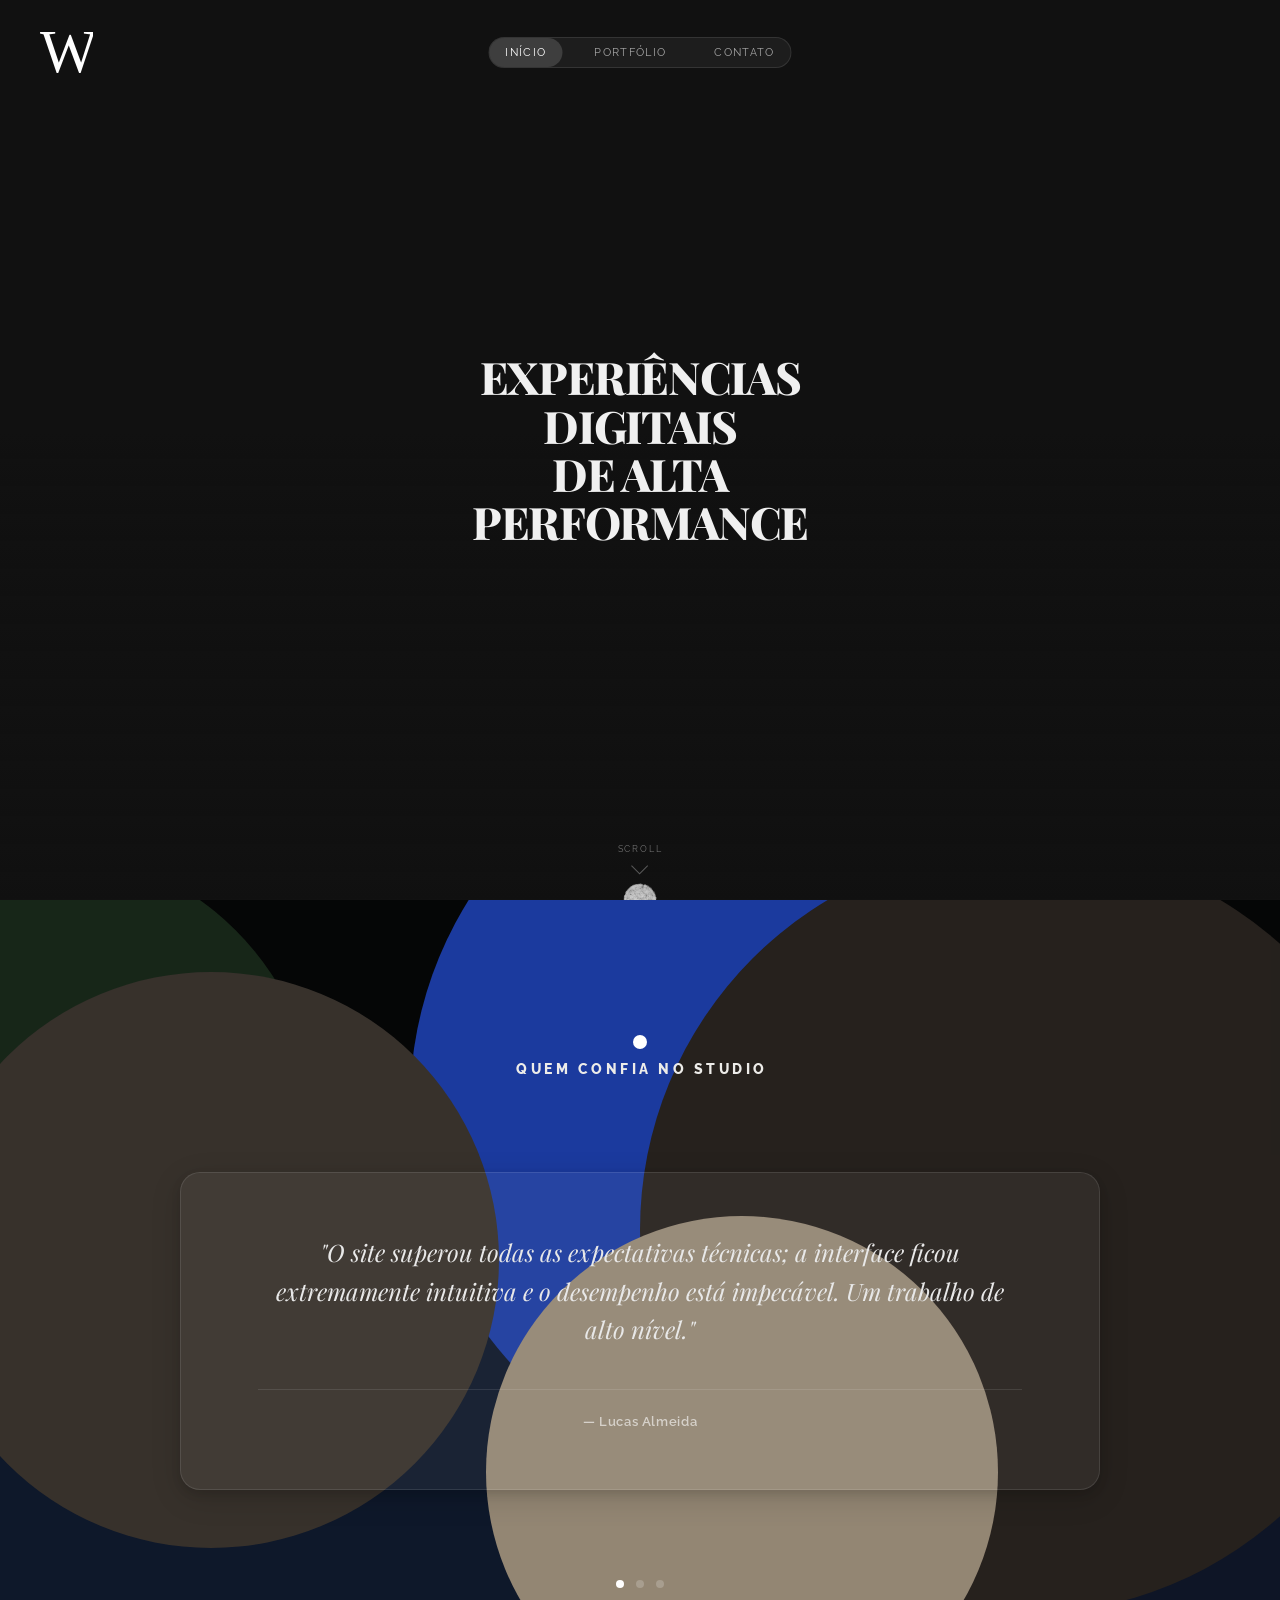
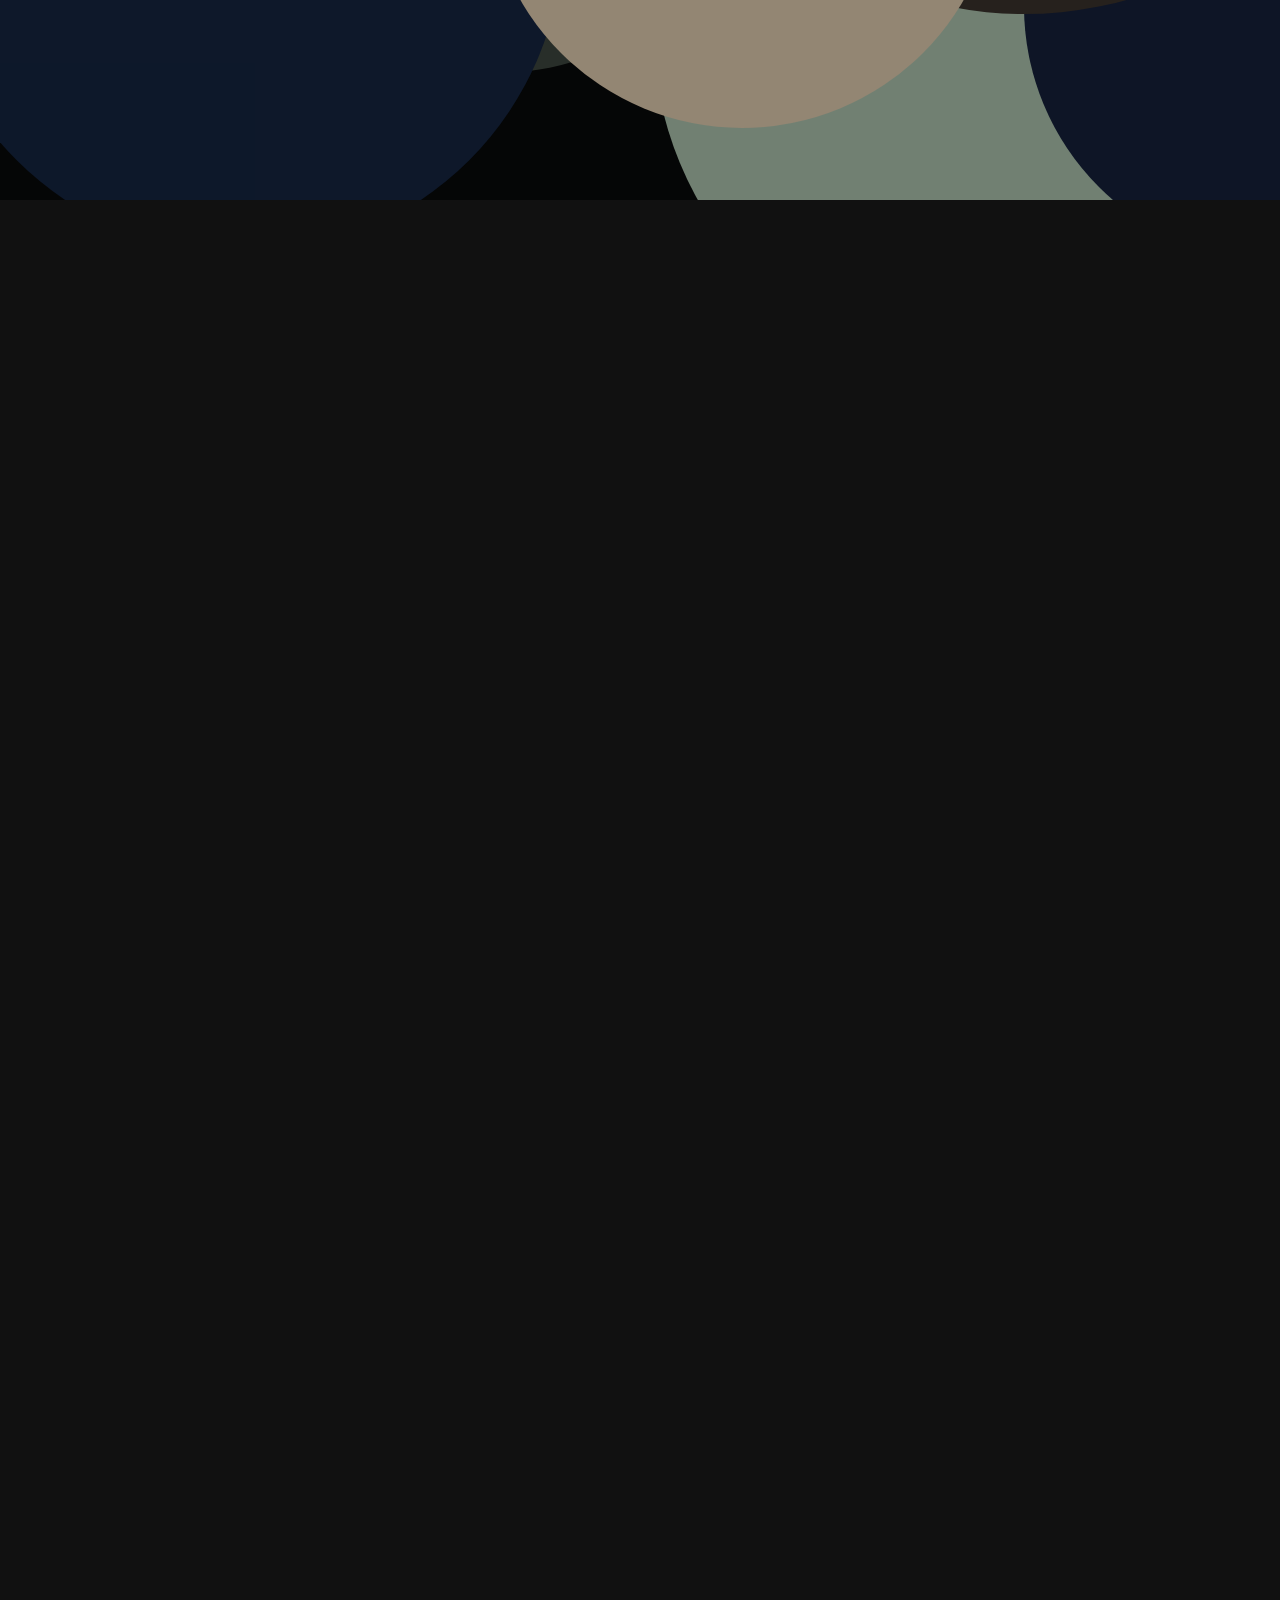
==== index.html @ 9900353a "Initial commit: site empresa" ====
<!DOCTYPE html>
<html lang="pt-BR">

<head>
  <meta charset="UTF-8" />
  <meta name="viewport" content="width=device-width, initial-scale=1.0" />
  <meta name="theme-color" content="#111111" />
  <title>WOU</title>
  <link rel="icon" type="image/png" href="assets/LOGO/favcom.png" />
  <link rel="stylesheet" href="assets/style.css" />
</head>

<body>

  <nav id="mainNav">
    <img class="logo" src="assets/LOGO/wou.svg" alt="WOU" />
    <ul class="nav-links" id="navLinks">
      <div class="nav-indicator" id="navIndicator"></div>
      <li><a href="#" class="nav-item active" data-index="0">Início</a></li>
      <li><a href="#" class="nav-item" data-index="1">Portfólio</a></li>
      <li><a href="#" class="nav-item" data-index="2">Contato</a></li>
    </ul>
    <button class="burger" id="burgerBtn" aria-label="Menu">
      <span></span><span></span><span></span>
    </button>
  </nav>

  <!-- MOBILE MENU OVERLAY -->
  <div class="mobile-menu" id="mobileMenu">
    <a href="#" class="mobile-nav-item" data-index="0">Início</a>
    <a href="#" class="mobile-nav-item" data-index="1">Portfólio</a>
    <a href="#" class="mobile-nav-item" data-index="2">Contato</a>
  </div>

  <!-- SCREEN 0: INÍCIO -->
  <div class="main-screen" id="screenInicio">

    <canvas id="c"></canvas>

    <div id="introPanel">
      <div class="intro-text-block">
        <p>Experiências digitais<br>de alta performance</p>
      </div>
      <div class="intro-scroll-hint" id="introHint">
        <span>scroll</span>
        <div class="scroll-arrow"></div>
      </div>
    </div>

    <div class="white-panel" id="whitePanel">
      <div class="panel-text panel-text--left">
        <p id="phraseLeft">Tratamos sua presença digital como um ativo estratégico — não apenas um canal de comunicação. Cada decisão parte do negócio, do mercado e do perfil do seu público, garantindo que a experiência transmita a autoridade que o seu nicho exige.</p>
      </div>
      <div class="panel-text panel-text--right">
        <p id="phraseRight">Nossa arquitetura une estética rigorosa e performance técnica de alto nível. Entregamos sistemas limpos, coerentes e escaláveis — onde a beleza não é ornamento, mas consequência direta da precisão com que cada elemento foi construído.</p>
      </div>
      <div class="panel-spheres"><canvas id="spheresCanvas"></canvas></div>
    </div>

    <div class="method-panel" id="methodPanel">
      <canvas id="gridCanvas"></canvas>
      <canvas id="wireframeCanvas"></canvas>
      <div class="cards-container">
        <div class="mcard">
          <div class="mcard-num">01</div>
          <div class="mcard-title">Diagnóstico Estratégico</div>
          <div class="mcard-subtitle">Fundação e Direcionamento.</div>
          <p class="mcard-desc">Mapeamos os objetivos de negócio, a psicologia do público e os diferenciais da oferta. Criamos o blueprint de uma presença digital que não apenas existe, mas domina o seu nicho.</p>
        </div>
        <div class="mcard">
          <div class="mcard-num">02</div>
          <div class="mcard-title">Arquitetura de Conversão</div>
          <div class="mcard-subtitle">Narrativa e Estrutura de Fluxo.</div>
          <p class="mcard-desc">Projetamos a jornada do usuário com foco em autoridade. Onde o design encontra a psicologia de vendas para guiar o seu cliente do primeiro impacto à decisão final, sem atritos.</p>
        </div>
        <div class="mcard">
          <div class="mcard-num">03</div>
          <div class="mcard-title">Engenharia de Alta Performance</div>
          <div class="mcard-subtitle">Desenvolvimento e Estética Imersiva.</div>
          <p class="mcard-desc">A união de design de alto nível, ativos 3D e código otimizado. Construímos ecossistemas digitais leves, ultra-rápidos e visualmente impecáveis que transmitem o valor real do seu produto.</p>
        </div>
        <div class="mcard">
          <div class="mcard-num">04</div>
          <div class="mcard-title">Implementação &amp; Evolução</div>
          <div class="mcard-subtitle">Handoff e Inteligência de Dados.</div>
          <p class="mcard-desc">Entrega de assets organizados e suporte técnico. Garantimos que sua infraestrutura digital esteja pronta para escalar, com orientações claras para manter o padrão de excelência em cada nova campanha.</p>
        </div>
      </div>
    </div>

    <div class="style-panel" id="stylePanel">
      <div class="orbs-container">
        <div class="orb"></div>
        <div class="orb"></div>
        <div class="orb"></div>
        <div class="orb"></div>
        <div class="orb"></div>
        <div class="orb"></div>
        <div class="orb"></div>
        <div class="orb"></div>
        <div class="orb"></div>
      </div>

      <div class="style-content-wrapper" id="styleWrapper">
        <div class="style-section">
          <div class="testim-header">
            <div class="black-dot"></div>
            <h3>QUEM CONFIA NO STUDIO</h3>
          </div>
          <div class="testim-slider">
            <div class="testim-track" id="testimTrack">
              <div class="testim-card">
                <p class="testim-quote">"O site superou todas as expectativas técnicas; a interface ficou extremamente intuitiva e o desempenho está impecável. Um trabalho de alto nível."</p>
                <div class="testim-author">— Lucas Almeida</div>
              </div>
              <div class="testim-card">
                <p class="testim-quote">"Tinha medo do processo ser complicado, mas foi tudo muito tranquilo. O site passa uma confiança enorme e funciona perfeitamente em qualquer celular."</p>
                <div class="testim-author">— Tiago Rocha</div>
              </div>
              <div class="testim-card">
                <p class="testim-quote">"Fiquei impressionada com a qualidade da entrega. É um trabalho de alto padrão que realmente traz retorno; valeu muito a pena o investimento."</p>
                <div class="testim-author">— Sabrina Lemos</div>
              </div>
            </div>
          </div>
          <div class="testim-indicators" id="testimIndicators">
            <span class="dot active"></span>
            <span class="dot"></span>
            <span class="dot"></span>
          </div>
        </div>

        <div class="style-section faq-section">
          <div class="faq-container">
            <div class="faq-header">
              <div class="black-dot"></div>
              <h3>DÚVIDAS FREQUENTES</h3>
            </div>
            <div class="faq-list">
              <div class="faq-item">
                <button class="faq-question">QUAL O PRAZO MÉDIO DE UM PROJETO?<span class="faq-icon">+</span></button>
                <div class="faq-answer"><p>O cronograma é definido pelo escopo. Landing pages de alta conversão possuem ciclos mais curtos, enquanto ecossistemas complexos passam por diagnóstico, direção criativa, desenvolvimento e o handoff técnico.</p></div>
              </div>
              <div class="faq-item">
                <button class="faq-question">O ATENDIMENTO É EXCLUSIVO PARA O BRASIL?<span class="faq-icon">+</span></button>
                <div class="faq-answer"><p>Não. Nossa estrutura é 100% preparada para projetos globais. Operamos de forma remota com fluxos de comunicação otimizados para atender clientes em qualquer fuso horário.</p></div>
              </div>
              <div class="faq-item">
                <button class="faq-question">O QUE COMPÕE A ENTREGA FINAL?<span class="faq-icon">+</span></button>
                <div class="faq-answer"><p>Cobrimos todo o ciclo: desde a estratégia de posicionamento e design visual até a implementação tecnológica com suporte de IA, finalizando com um guia de uso para total autonomia do cliente.</p></div>
              </div>
              <div class="faq-item">
                <button class="faq-question">COMO INICIAR UM PROJETO COM O STUDIO?<span class="faq-icon">+</span></button>
                <div class="faq-answer"><p>Após o envio do seu formulário, analisamos a viabilidade do projeto. Se houver fit, avançamos para uma breve etapa de alinhamento de expectativas, definição de metas e apresentação da proposta comercial.</p></div>
              </div>
              <div class="faq-item">
                <button class="faq-question">O FOCO É APENAS ESTÉTICO OU ESTRATÉGICO?<span class="faq-icon">+</span></button>
                <div class="faq-answer"><p>Não criamos apenas "visuais bonitos". Desenvolvemos sistemas de conversão. Unimos narrativa de marca, tecnologia de ponta e análise estratégica para garantir que o design gere resultados mensuráveis.</p></div>
              </div>
              <div class="faq-item">
                <button class="faq-question">TRABALHAM COM PRAZOS DE URGÊNCIA?<span class="faq-icon">+</span></button>
                <div class="faq-answer"><p>Sim. Para demandas imediatas, operamos com sprints de prioridade. Alinhamos um escopo mínimo viável para garantir uma entrega rápida e funcional, sem abrir mão da qualidade técnica.</p></div>
              </div>
            </div>
          </div>
        </div>

        <!-- FOOTER -->
        <div class="style-section footer-section">
          <footer class="site-footer">

            <!-- Col 1: Logo -->
            <div class="footer-col footer-brand">
              <img class="footer-logo" src="assets/LOGO/wou.svg" alt="WOU" />
              <p class="footer-tagline">Design e tecnologia<br>que geram resultado.</p>
            </div>

            <!-- Col 2: Navegação A -->
            <div class="footer-col">
              <span class="footer-col-title">Navegação</span>
              <ul class="footer-links">
                <li><a href="#" data-footer-nav="0">Início</a></li>
                <li><a href="#" data-footer-scroll="0">Globo Interativo</a></li>
                <li><a href="#" data-footer-scroll="1">Nossa Proposta</a></li>
                <li><a href="#" data-footer-scroll="2">Método</a></li>
              </ul>
            </div>

            <!-- Col 3: Navegação B -->
            <div class="footer-col">
              <span class="footer-col-title">Explorar</span>
              <ul class="footer-links">
                <li><a href="#" data-footer-scroll="3">Depoimentos</a></li>
                <li><a href="#" data-footer-scroll="4">FAQ</a></li>
                <li><a href="#" data-footer-nav="1">Portfólio</a></li>
                <li><a href="#" data-footer-nav="2">Contato</a></li>
              </ul>
            </div>

            <!-- Col 4: Formulário -->
            <div class="footer-col footer-form-col">
              <span class="footer-col-title">Iniciar Projeto</span>
              <form class="contact-form footer-contact-form" id="footerContactForm" action="https://formspree.io/f/YOUR_FORM_ID" method="POST" novalidate>
                <div class="form-row">
                  <input type="text"  name="nome"  placeholder="Seu Nome"   required />
                  <input type="email" name="email" placeholder="Seu E-mail" required />
                </div>
                <div class="form-row">
                  <input type="tel"  name="whatsapp" placeholder="Seu WhatsApp" />
                  <input type="text" name="empresa"  placeholder="Nome da Marca/Empresa" />
                </div>
                <div class="form-row">
                  <input type="text" name="site_instagram" placeholder="Site ou Instagram" />
                  <input type="text" name="objetivo"       placeholder="Objetivo Principal" />
                </div>
                <div class="form-row">
                  <div class="select-wrapper">
                    <select name="servico" id="footerSelectServico">
                      <option value="" disabled selected>Serviço de Interesse</option>
                      <option value="site">Criação de Site</option>
                      <option value="lp">Landing Page</option>
                      <option value="ecommerce">E-commerce</option>
                      <option value="branding">Branding / Identidade Visual</option>
                      <option value="social">Gestão de Redes Sociais</option>
                      <option value="trafego">Tráfego Pago</option>
                      <option value="outro">Outro</option>
                    </select>
                  </div>
                  <div class="select-wrapper">
                    <select name="inicio" id="footerSelectInicio">
                      <option value="" disabled selected>Quando quer iniciar?</option>
                      <option value="imediato">Imediatamente</option>
                      <option value="15dias">Em até 15 dias</option>
                      <option value="1mes">Em até 1 mês</option>
                      <option value="3meses">Em 2 a 3 meses</option>
                      <option value="planejando">Ainda estou planejando</option>
                    </select>
                  </div>
                </div>
                <textarea name="mensagem" placeholder="O que você quer criar conosco?"></textarea>
                <button type="submit" class="btn-submit" id="footerBtnSubmit">Iniciar Projeto</button>
                <p class="contact-legal"><strong>Ao enviar, você concorda com nosso contato comercial.</strong></p>
              </form>
              <div class="form-success" id="footerFormSuccess">
                <h2>Mensagem enviada!</h2>
                <p>Em breve entraremos em contato. Obrigado!</p>
              </div>
            </div>

            <div class="footer-bottom">
              <span>© 2025 WOU Studio. Todos os direitos reservados.</span>
            </div>

          </footer>
        </div>

      </div>
    </div>

  </div><!-- End screenInicio -->

  <!-- SCREEN 1: PORTFOLIO -->
  <div class="main-screen" id="screenPortfolio">
    <div class="portfolio-wrapper">

      <div class="portfolio-header">
        <div class="pf-header-dot"></div>
        <span class="pf-label">PORTFÓLIO</span>
        <h1 class="pf-title">Projetos Recentes</h1>
        <p class="pf-sub">Uma seleção de trabalhos desenvolvidos com precisão técnica e estratégia criativa.</p>
      </div>

      <div class="portfolio-list">

        <!-- CARD 1 -->
        <article class="pcard">
          <div class="pcard-thumb">
            <video class="pcard-video" preload="auto" muted playsinline
              src="videos_miniatura/2026-03-30 12-51-36.mkv"></video>
            <canvas class="pcard-canvas"></canvas>
            <div class="pcard-scan-hint">
              <svg width="14" height="14" viewBox="0 0 24 24" fill="none" stroke="currentColor" stroke-width="2"><polygon points="5 3 19 12 5 21 5 3"/></svg>
              Passe o mouse para preview
            </div>
          </div>
          <div class="pcard-info">
            <div class="pcard-tags">
              <span class="pcard-tag">Branding</span>
              <span class="pcard-tag">Identidade Visual</span>
            </div>
            <h2 class="pcard-title">Identidade Visual Premium</h2>
            <p class="pcard-desc">Desenvolvimento completo de identidade de marca para empresa do setor de luxo. Criação de logotipo, paleta cromática e sistema visual coerente com o posicionamento estratégico — resultado: aumento de 43% na percepção de valor pela audiência-alvo.</p>
            <div class="pcard-meta">
              <span class="pcard-year">2026</span>
              <span class="pcard-divider">·</span>
              <span class="pcard-scope">Branding &amp; Motion</span>
            </div>
            <a href="#" class="pcard-cta">Ver Projeto <span class="pcard-arrow">→</span></a>
          </div>
        </article>

        <!-- CARD 2 -->
        <article class="pcard">
          <div class="pcard-thumb">
            <video class="pcard-video" preload="auto" muted playsinline
              src="videos_miniatura/2026-03-30 13-40-45.mkv"></video>
            <canvas class="pcard-canvas"></canvas>
            <div class="pcard-scan-hint">
              <svg width="14" height="14" viewBox="0 0 24 24" fill="none" stroke="currentColor" stroke-width="2"><polygon points="5 3 19 12 5 21 5 3"/></svg>
              Passe o mouse para preview
            </div>
          </div>
          <div class="pcard-info">
            <div class="pcard-tags">
              <span class="pcard-tag">Web Design</span>
              <span class="pcard-tag">Conversão</span>
            </div>
            <h2 class="pcard-title">Landing Page Imersiva</h2>
            <p class="pcard-desc">Ecossistema digital de alta conversão para produto digital no mercado premium. Arquitetura narrativa construída sobre psicologia de vendas, animações customizadas e performance técnica impecável — 68% de taxa de engajamento no primeiro bloco.</p>
            <div class="pcard-meta">
              <span class="pcard-year">2026</span>
              <span class="pcard-divider">·</span>
              <span class="pcard-scope">UX &amp; Development</span>
            </div>
            <a href="#" class="pcard-cta">Ver Projeto <span class="pcard-arrow">→</span></a>
          </div>
        </article>

        <!-- CARD 3 -->
        <article class="pcard">
          <div class="pcard-thumb">
            <video class="pcard-video" preload="auto" muted playsinline
              src="videos_miniatura/2026-03-30 14-56-45.mkv"></video>
            <canvas class="pcard-canvas"></canvas>
            <div class="pcard-scan-hint">
              <svg width="14" height="14" viewBox="0 0 24 24" fill="none" stroke="currentColor" stroke-width="2"><polygon points="5 3 19 12 5 21 5 3"/></svg>
              Passe o mouse para preview
            </div>
          </div>
          <div class="pcard-info">
            <div class="pcard-tags">
              <span class="pcard-tag">Motion</span>
              <span class="pcard-tag">Campanha</span>
            </div>
            <h2 class="pcard-title">Campanha Digital 360°</h2>
            <p class="pcard-desc">Estratégia visual integrada para lançamento de produto em múltiplos canais digitais. Produção de vídeos-manifesto, assets para redes sociais e peças animadas sincronizadas com a identidade da marca — cobertura total do ciclo de atenção.</p>
            <div class="pcard-meta">
              <span class="pcard-year">2025</span>
              <span class="pcard-divider">·</span>
              <span class="pcard-scope">Motion &amp; Social</span>
            </div>
            <a href="#" class="pcard-cta">Ver Projeto <span class="pcard-arrow">→</span></a>
          </div>
        </article>

      </div><!-- /portfolio-list -->
    </div><!-- /portfolio-wrapper -->
  </div>

  <!-- SCREEN 2: CONTATO -->
  <div class="main-screen" id="screenContato">
    <div id="contactWrapper">
      <div class="contact-header">
        <div class="contact-dot"></div>
        <span class="contact-label">CONTATO</span>
      </div>
      <h1 class="contact-title">Vamos construir sua<br>nova presença digital.</h1>
      <p class="contact-sub">Preencha o formulário e entraremos em contato.</p>

      <form class="contact-form" id="contactForm" action="https://formspree.io/f/YOUR_FORM_ID" method="POST" novalidate>
        <div class="form-row">
          <input type="text"  name="nome"     placeholder="Seu Nome"   required />
          <input type="email" name="email"    placeholder="Seu E-mail" required />
        </div>
        <div class="form-row">
          <input type="tel"  name="whatsapp" placeholder="Seu WhatsApp" />
          <input type="text" name="empresa"  placeholder="Nome da Marca/Empresa" />
        </div>
        <div class="form-row">
          <input type="text" name="site_instagram" placeholder="Site ou Instagram" />
          <input type="text" name="objetivo"       placeholder="Objetivo Principal" />
        </div>
        <div class="form-row">
          <div class="select-wrapper">
            <select name="servico" id="selectServico">
              <option value="" disabled selected>Selecione o Serviço de Interesse</option>
              <option value="site">Criação de Site</option>
              <option value="lp">Landing Page</option>
              <option value="ecommerce">E-commerce</option>
              <option value="branding">Branding / Identidade Visual</option>
              <option value="social">Gestão de Redes Sociais</option>
              <option value="trafego">Tráfego Pago</option>
              <option value="outro">Outro</option>
            </select>
          </div>
          <div class="select-wrapper">
            <select name="inicio" id="selectInicio">
              <option value="" disabled selected>Quando quer iniciar?</option>
              <option value="imediato">Imediatamente</option>
              <option value="15dias">Em até 15 dias</option>
              <option value="1mes">Em até 1 mês</option>
              <option value="3meses">Em 2 a 3 meses</option>
              <option value="planejando">Ainda estou planejando</option>
            </select>
          </div>
        </div>
        <textarea name="mensagem" placeholder="O que você quer criar conosco?"></textarea>
        <button type="submit" class="btn-submit" id="btnSubmit">Iniciar Projeto</button>
        <p class="contact-legal"><strong>Ao enviar, você concorda com nosso contato comercial e tratamento dos dados para retorno da aplicação.</strong></p>
      </form>

      <div class="form-success" id="formSuccess">
        <h2>Mensagem enviada!</h2>
        <p>Em breve entraremos em contato. Obrigado!</p>
      </div>
    </div>
  </div>

  <footer></footer>

  <script src="assets/main.js" defer></script>
</body>

</html>
---- assets/style.css ----
/* ═══════════════════════════════════════════════════════
   FONTS — Variable fonts, 4 arquivos TTF.
   Baixe em: https://fonts.google.com/specimen/Raleway
             https://fonts.google.com/specimen/Playfair+Display
   Clique em "Download family" e coloque os .ttf aqui:
     Raleway-VariableFont_wght.ttf
     Raleway-Italic-VariableFont_wght.ttf
     PlayfairDisplay-VariableFont_wght.ttf
     PlayfairDisplay-Italic-VariableFont_wght.ttf
═══════════════════════════════════════════════════════ */
@font-face {
  font-family: 'Raleway';
  font-style: normal;
  font-weight: 100 900;
  font-display: swap;
  src: url('./Raleway/Raleway-VariableFont_wght.ttf') format('truetype');
}
@font-face {
  font-family: 'Raleway';
  font-style: italic;
  font-weight: 100 900;
  font-display: swap;
  src: url('./Raleway/Raleway-Italic-VariableFont_wght.ttf') format('truetype');
}
@font-face {
  font-family: 'Playfair Display';
  font-style: normal;
  font-weight: 400 900;
  font-display: swap;
  src: url('./Playfair_Display/PlayfairDisplay-VariableFont_wght.ttf') format('truetype');
}
@font-face {
  font-family: 'Playfair Display';
  font-style: italic;
  font-weight: 400 900;
  font-display: swap;
  src: url('./Playfair_Display/PlayfairDisplay-Italic-VariableFont_wght.ttf') format('truetype');
}

/* ═══════════════════════════════════════════════════════
   RESET
═══════════════════════════════════════════════════════ */
*, *::before, *::after { box-sizing: border-box; margin: 0; padding: 0; }
html { scroll-behavior: smooth; }
body {
  background: #111;
  color: #fff;
  font-family: 'Raleway', sans-serif;
  height: 750vh;
  overflow-x: hidden;
}

/* ══ NAV ══ */
nav {
  position: fixed;
  top: 0;
  left: 0;
  right: 0;
  display: flex;
  justify-content: space-between;
  align-items: center;
  padding: 24px 40px;
  z-index: 200;
  color: #fff;
}

.logo {
  height: 56px;
  width: auto;
  display: block;
}

.nav-links {
  display: flex;
  gap: 16px;
  list-style: none;
  position: absolute;
  left: 50%;
  transform: translateX(-50%);
  background: rgba(255, 255, 255, 0.05);
  border: 1px solid rgba(255, 255, 255, 0.1);
  border-radius: 40px;
  padding: 0;
}

.nav-links li {
  position: relative;
  z-index: 2;
}

.nav-links a {
  text-decoration: none;
  font-family: 'Raleway', sans-serif;
  font-size: 11px;
  letter-spacing: 0.12em;
  text-transform: uppercase;
  color: rgba(255, 255, 255, 0.6);
  transition: color 0.3s ease;
  display: block;
  padding: 8px 16px;
  border-radius: 30px;
}

.nav-links a.active, .nav-links a:hover { color: #fff; opacity: 1; }

.nav-indicator {
  position: absolute;
  background: rgba(255, 255, 255, 0.15);
  border-radius: 40px;
  z-index: 1;
  transition: left 0.4s cubic-bezier(0.25, 1, 0.5, 1),
              width 0.4s cubic-bezier(0.25, 1, 0.5, 1),
              top 0s, height 0s;
  pointer-events: none;
}

/* ══ HORIZONTAL SCREENS ══ */
.main-screen {
  position: fixed;
  top: 0;
  width: 100vw;
  height: 100vh;
  transition: transform 0.8s cubic-bezier(0.25, 1, 0.5, 1);
  transform: translateX(0);
  z-index: 100;
  will-change: transform;
}
#screenInicio    { left: 0; }
#screenPortfolio {
  left: 100vw;
  background: #050606;
  display: flex;
  align-items: flex-start;
  justify-content: center;
  z-index: 101;
  overflow-y: auto;
  scrollbar-width: none;
}
#screenPortfolio::-webkit-scrollbar { display: none; }
#screenContato   { left: 200vw; background: #050606; display: flex; align-items: center; justify-content: center; z-index: 101; }

/* ══ PORTFOLIO WRAPPER ══ */
.portfolio-wrapper {
  width: 100%;
  max-width: 960px;
  padding: 120px 40px 80px;
}

.portfolio-header {
  display: flex;
  flex-direction: column;
  align-items: center;
  text-align: center;
  margin-bottom: 64px;
}
.pf-header-dot {
  width: 8px; height: 8px;
  background: rgba(255,255,255,0.9);
  border-radius: 50%;
  margin-bottom: 14px;
}
.pf-label {
  font-family: 'Raleway', sans-serif;
  font-size: 11px;
  font-weight: 800;
  letter-spacing: 0.32em;
  text-transform: uppercase;
  color: rgba(255,255,255,0.4);
  margin-bottom: 18px;
}
.pf-title {
  font-family: 'Playfair Display', Georgia, serif;
  font-size: clamp(28px, 4vw, 52px);
  font-weight: 400;
  color: #edece9;
  line-height: 1.15;
  margin-bottom: 16px;
}
.pf-sub {
  font-family: 'Raleway', sans-serif;
  font-size: clamp(13px, 1.4vw, 15px);
  color: rgba(255,255,255,0.32);
  letter-spacing: 0.04em;
  max-width: 500px;
}

/* ══ PORTFOLIO LIST ══ */
.portfolio-list {
  display: flex;
  flex-direction: column;
  gap: 24px;
}

/* ══ PCARD ══ */
.pcard {
  display: flex;
  background: rgba(255,255,255,0.025);
  border: 1px solid rgba(255,255,255,0.07);
  border-radius: 20px;
  overflow: hidden;
  transition: border-color 0.35s ease, background 0.35s ease, box-shadow 0.35s ease;
  cursor: default;
}
.pcard:hover {
  border-color: rgba(255,255,255,0.14);
  background: rgba(255,255,255,0.04);
  box-shadow: 0 12px 50px rgba(0,0,0,0.4);
}

/* ── Thumb ── */
.pcard-thumb {
  position: relative;
  flex: 0 0 52%;
  background: #0a0a0a;
  overflow: hidden;
  /* aspect-ratio é definido via JS a partir do vídeo real */
  aspect-ratio: 16 / 9;
}

.pcard-video {
  position: absolute;
  inset: 0;
  width: 100%;
  height: 100%;
  object-fit: cover;
  display: block;
  opacity: 0;
}

.pcard-canvas {
  position: absolute;
  inset: 0;
  width: 100%;
  height: 100%;
  display: block;
  transition: filter 0.3s ease;
}
.pcard:hover .pcard-canvas {
  filter: brightness(1.05);
}

.pcard-thumb::after {
  content: '';
  position: absolute;
  bottom: 0; left: 0; right: 0;
  height: 50%;
  background: linear-gradient(to top, rgba(5,6,6,0.75) 0%, transparent 100%);
  pointer-events: none;
  z-index: 2;
  opacity: 0;
  transition: opacity 0.35s ease;
}
.pcard:hover .pcard-thumb::after { opacity: 1; }

.pcard-scan-hint {
  position: absolute;
  bottom: 12px;
  left: 14px;
  z-index: 3;
  display: flex;
  align-items: center;
  gap: 6px;
  font-family: 'Raleway', sans-serif;
  font-size: 10px;
  font-weight: 700;
  letter-spacing: 0.1em;
  text-transform: uppercase;
  color: rgba(255,255,255,0.55);
  background: rgba(0,0,0,0.45);
  backdrop-filter: blur(6px);
  border: 1px solid rgba(255,255,255,0.08);
  padding: 5px 10px;
  border-radius: 20px;
  transition: opacity 0.3s ease, color 0.3s ease;
  pointer-events: none;
}
.pcard:hover .pcard-scan-hint { color: rgba(255,255,255,0.9); }

.pcard-thumb::before {
  content: '';
  position: absolute;
  top: 0; left: -100%; right: auto;
  width: 100%;
  height: 2px;
  background: linear-gradient(90deg, transparent, rgba(140,100,255,0.9), transparent);
  z-index: 4;
  opacity: 0;
  transition: opacity 0.2s ease;
}
.pcard.scanning .pcard-thumb::before {
  opacity: 1;
  animation: scanBar 1s linear infinite;
}
@keyframes scanBar {
  0%   { left: -100%; }
  100% { left: 100%; }
}

/* ── Info ── */
.pcard-info {
  flex: 1;
  display: flex;
  flex-direction: column;
  justify-content: center;
  padding: 32px 36px;
}

.pcard-tags {
  display: flex;
  gap: 8px;
  margin-bottom: 14px;
}
.pcard-tag {
  font-family: 'Raleway', sans-serif;
  font-size: 9.5px;
  font-weight: 800;
  letter-spacing: 0.2em;
  text-transform: uppercase;
  color: rgba(255,255,255,0.4);
  background: rgba(255,255,255,0.05);
  border: 1px solid rgba(255,255,255,0.08);
  padding: 4px 10px;
  border-radius: 20px;
}

.pcard-title {
  font-family: 'Playfair Display', Georgia, serif;
  font-size: clamp(18px, 2vw, 26px);
  font-weight: 500;
  color: #edece9;
  line-height: 1.25;
  margin-bottom: 14px;
}

.pcard-desc {
  font-family: 'Raleway', sans-serif;
  font-size: clamp(12px, 1.2vw, 13.5px);
  color: rgba(255,255,255,0.38);
  line-height: 1.75;
  margin-bottom: 22px;
}

.pcard-meta {
  display: flex;
  align-items: center;
  gap: 8px;
  margin-bottom: 24px;
}
.pcard-year, .pcard-scope {
  font-family: 'Raleway', sans-serif;
  font-size: 11px;
  font-weight: 600;
  letter-spacing: 0.08em;
  color: rgba(255,255,255,0.25);
}
.pcard-divider { color: rgba(255,255,255,0.15); }

.pcard-cta {
  display: inline-flex;
  align-items: center;
  gap: 8px;
  text-decoration: none;
  font-family: 'Raleway', sans-serif;
  font-size: 11px;
  font-weight: 800;
  letter-spacing: 0.18em;
  text-transform: uppercase;
  color: rgba(255,255,255,0.5);
  border: 1px solid rgba(255,255,255,0.1);
  padding: 10px 20px;
  border-radius: 30px;
  align-self: flex-start;
  transition: color 0.3s, border-color 0.3s, background 0.3s, box-shadow 0.3s;
}
.pcard-cta:hover {
  color: #fff;
  border-color: rgba(140,100,255,0.5);
  background: rgba(140,100,255,0.08);
  box-shadow: 0 0 20px rgba(120,60,220,0.15);
}
.pcard-arrow {
  transition: transform 0.3s ease;
  display: inline-block;
}
.pcard-cta:hover .pcard-arrow { transform: translateX(4px); }

@media (max-width: 720px) {
  .portfolio-wrapper { padding: 100px 20px 60px; }
  .pcard { flex-direction: column; }
  .pcard-thumb { flex: none; width: 100%; }
  .pcard-info { padding: 22px 22px 28px; }
}

/* ══ CONTACT FORM ══ */
#contactWrapper {
  width: 100%;
  max-width: 680px;
  padding: 40px 24px;
  overflow-y: auto;
  max-height: 100vh;
  box-sizing: border-box;
  scrollbar-width: none;
}
#contactWrapper::-webkit-scrollbar { display: none; }

.contact-header {
  display: flex;
  flex-direction: column;
  align-items: center;
  gap: 10px;
  margin-bottom: 20px;
}
.contact-dot { width: 10px; height: 10px; background: #fff; border-radius: 50%; }
.contact-label {
  font-family: 'Raleway', sans-serif;
  font-size: 11px;
  font-weight: 800;
  color: rgba(255,255,255,0.5);
  letter-spacing: 0.3em;
  text-transform: uppercase;
}

.contact-title {
  font-family: 'Playfair Display', Georgia, serif;
  font-size: clamp(22px, 3vw, 40px);
  font-weight: 400;
  color: #edece9;
  margin-bottom: 10px;
  text-align: center;
  line-height: 1.3;
}
.contact-sub {
  color: rgba(255,255,255,0.35);
  font-family: 'Raleway', sans-serif;
  font-size: clamp(12px, 1.4vw, 14px);
  letter-spacing: 0.06em;
  text-align: center;
  margin-bottom: 30px;
  text-transform: uppercase;
}
.contact-form { display: flex; flex-direction: column; gap: 14px; }
.form-row { display: grid; grid-template-columns: 1fr 1fr; gap: 14px; }

.contact-form input,
.contact-form select,
.contact-form textarea {
  width: 100%;
  background: rgba(255,255,255,0.04);
  border: 1px solid rgba(255,255,255,0.09);
  border-radius: 12px;
  color: #e0e0e0;
  font-family: 'Raleway', sans-serif;
  font-size: 13px;
  padding: 16px 18px;
  box-sizing: border-box;
  outline: none;
  transition: border-color 0.3s, background 0.3s, box-shadow 0.3s;
  appearance: none;
  -webkit-appearance: none;
}
.contact-form input::placeholder,
.contact-form textarea::placeholder { color: rgba(255,255,255,0.25); }
.contact-form input:focus,
.contact-form select:focus,
.contact-form textarea:focus {
  border-color: rgba(140,100,255,0.35);
  background: rgba(255,255,255,0.07);
  box-shadow: 0 0 0 3px rgba(120,60,220,0.10);
}

.select-wrapper { position: relative; }
.select-wrapper::after {
  content: '▾';
  position: absolute;
  right: 16px;
  top: 50%;
  transform: translateY(-50%);
  color: rgba(255,255,255,0.3);
  pointer-events: none;
  font-size: 13px;
}
.contact-form select { cursor: pointer; color: rgba(255,255,255,0.25); }
.contact-form select.filled { color: #e0e0e0; }
.contact-form select option { background: #111; color: #e0e0e0; }
.contact-form textarea { resize: vertical; min-height: 110px; }

.btn-submit {
  width: 100%;
  padding: 18px;
  border: none;
  border-radius: 12px;
  background: linear-gradient(135deg, rgba(100,60,200,1) 0%, rgba(40,90,220,1) 100%);
  box-shadow: 0 8px 30px rgba(80,40,180,0.35), inset 0 1px 0 rgba(255,255,255,0.12);
  color: #fff;
  font-family: 'Raleway', sans-serif;
  font-size: 12px;
  font-weight: 800;
  letter-spacing: 0.2em;
  text-transform: uppercase;
  cursor: pointer;
  margin-top: 6px;
  transition: opacity 0.25s, transform 0.2s, box-shadow 0.25s;
}
.btn-submit:hover  { opacity: 0.90; transform: translateY(-2px); box-shadow: 0 12px 40px rgba(80,40,180,0.45), inset 0 1px 0 rgba(255,255,255,0.15); }
.btn-submit:active { transform: translateY(0); opacity: 1; }
.btn-submit:disabled { opacity: 0.45; cursor: not-allowed; transform: none; box-shadow: none; }

.contact-legal { color: rgba(255,255,255,0.22); font-size: 11px; margin-top: 14px; line-height: 1.6; text-align: left; }
.contact-legal strong { color: rgba(255,255,255,0.35); }

.form-success { display: none; text-align: center; padding: 40px 0; }
.form-success h2 { font-family: 'Playfair Display', Georgia, serif; font-size: 28px; font-weight: 400; color: #edece9; margin-bottom: 12px; }
.form-success p  { color: rgba(255,255,255,0.45); font-size: 14px; letter-spacing: 0.05em; }

/* ══ GLOBE CANVAS ══ */
#c {
  position: fixed;
  top: 0; left: 0;
  width: 100vw; height: 100vh;
  z-index: 1;
  pointer-events: none;
  /* height corrigido via JS no resize() para evitar distorção no iOS Safari */
}
#c.above-panel { z-index: 45; }

/* ══ SCREEN 0 — INTRO PANEL ══ */
#introPanel {
  position: fixed;
  top: 0; left: 0; right: 0;
  height: 100vh;
  background: linear-gradient(to bottom, #111 48%, rgba(17,17,17,0.0) 100%);
  z-index: 70;
  display: flex;
  flex-direction: column;
  pointer-events: none;
  transition: top 1s cubic-bezier(0.22, 1, 0.36, 1);
}
#introPanel.hidden { top: -100vh; }
#introPanel > * { pointer-events: auto; }

.intro-text-block {
  flex: 1;
  display: flex;
  align-items: center;
  justify-content: center;
  padding: 0 6vw;
  text-align: center;
}
.intro-text-block p {
  font-family: 'Playfair Display', Georgia, serif;
  font-size: clamp(24px, 3.5vw, 64px);
  font-weight: 800;
  text-transform: uppercase;
  color: #f0f0f0;
  line-height: 1.08;
  letter-spacing: -0.03em;
  width: 45%;
  max-width: 45vw;
}

.intro-scroll-hint {
  position: absolute;
  bottom: 28px;
  left: 50%;
  transform: translateX(-50%);
  display: flex;
  flex-direction: column;
  align-items: center;
  gap: 6px;
  opacity: 1;
  transition: opacity 0.4s ease;
  pointer-events: none;
}
.intro-scroll-hint.hidden { opacity: 0; }
.intro-scroll-hint span {
  font-family: 'Raleway', sans-serif;
  font-size: 9px;
  letter-spacing: 0.2em;
  text-transform: uppercase;
  color: rgba(255,255,255,0.4);
}
.scroll-arrow {
  width: 12px; height: 12px;
  border-right: 1px solid rgba(255,255,255,0.3);
  border-bottom: 1px solid rgba(255,255,255,0.3);
  transform: rotate(45deg);
  animation: bounce 1.6s ease infinite;
}
@keyframes bounce {
  0%, 100% { transform: rotate(45deg) translateY(0); }
  50%       { transform: rotate(45deg) translateY(5px); }
}

/* ══ SCREEN 2 — DARK PANEL ══ */
.white-panel {
  position: fixed;
  top: 100vh; left: 0; right: 0;
  height: 100vh;
  background: #111;
  border-top: 1px solid rgba(255,255,255,0.06);
  z-index: 40;
  display: flex;
  align-items: center;
  justify-content: space-between;
  padding: 0 8vw 0 10vw;
  gap: 4vw;
  transition: top 1s cubic-bezier(0.22, 1, 0.36, 1);
  will-change: top;
}
.white-panel.visible { top: 0; }

.panel-text {
  flex: 0 0 38%;
  max-width: 420px;
  opacity: 0;
  transform: translateY(28px);
  transition: opacity 0.8s ease, transform 0.8s cubic-bezier(0.22, 1, 0.36, 1);
}
.white-panel.visible .panel-text { opacity: 1; transform: translateY(0); }
.white-panel.visible .panel-text--left  { transition-delay: 0ms; }
.white-panel.visible .panel-text--right { transition-delay: 180ms; }

.panel-text p {
  font-family: 'Playfair Display', Georgia, serif;
  font-size: clamp(15px, 1.6vw, 24px);
  font-weight: 400;
  line-height: 1.75;
  color: #e0e0e0;
}
.panel-text--left  p { text-align: left; }
.panel-text--right p { text-align: right; }

.panel-spheres { flex: 0 0 40%; height: 100%; position: relative; display: none; }
#spheresCanvas { width: 100%; height: 100%; display: block; }

/* ══ SCREEN 3 — METHOD CARDS ══ */
.method-panel {
  position: fixed;
  top: 100vh; left: 0; right: 0;
  height: 100vh;
  background: #111;
  z-index: 50;
  display: flex;
  align-items: center;
  justify-content: center;
  overflow: hidden;
  transition: top 1s cubic-bezier(0.22, 1, 0.36, 1);
  will-change: top;
}
.method-panel.visible { top: 0; }

#gridCanvas, #wireframeCanvas {
  position: absolute;
  inset: 0;
  width: 100%; height: 100%;
  display: block;
  pointer-events: none;
}
#gridCanvas      { z-index: 0; display: none; }
#wireframeCanvas { z-index: 1; }

.cards-container {
  position: relative;
  z-index: 2;
  display: flex;
  gap: clamp(12px, 2vw, 24px);
  padding: 0 5vw;
  width: 100%;
}

.mcard {
  flex: 1;
  position: relative;
  background: rgba(255,255,255,0.06);
  border: 1px solid rgba(255,255,255,0.10);
  border-radius: 18px;
  box-shadow: 0 12px 40px rgba(0,0,0,0.35), 0 4px 16px rgba(0,0,0,0.20), inset 0 1px 0 rgba(255,255,255,0.08);
  padding: clamp(20px, 3vw, 36px) clamp(18px, 2.5vw, 30px);
  opacity: 0;
  transform: translateY(60px);
  transition: opacity 0.65s ease, transform 0.65s cubic-bezier(0.22, 1, 0.36, 1), box-shadow 0.4s ease;
  overflow: hidden;
  cursor: default;
}
.mcard::before {
  content: '';
  position: absolute;
  inset: 0;
  border-radius: 18px;
  background: linear-gradient(135deg, rgba(120,60,220,0.25) 0%, rgba(40,100,255,0.20) 50%, rgba(80,180,255,0.15) 100%);
  opacity: 0;
  transition: opacity 0.45s ease;
  z-index: 0;
}
.mcard:hover::before { opacity: 1; }
.mcard:hover {
  border-color: rgba(140,100,255,0.30);
  box-shadow: 0 16px 48px rgba(100,60,220,0.25), 0 6px 20px rgba(40,100,255,0.15), inset 0 1px 0 rgba(255,255,255,0.10);
}
.mcard > * { position: relative; z-index: 1; }

.method-panel.visible .mcard:nth-child(1) { opacity: 1; transform: translateY(0); transition-delay: 0ms; }
.method-panel.visible .mcard:nth-child(2) { opacity: 1; transform: translateY(0); transition-delay: 110ms; }
.method-panel.visible .mcard:nth-child(3) { opacity: 1; transform: translateY(0); transition-delay: 220ms; }
.method-panel.visible .mcard:nth-child(4) { opacity: 1; transform: translateY(0); transition-delay: 330ms; }

.mcard-num {
  font-family: 'Raleway', sans-serif;
  font-size: clamp(32px, 4vw, 56px);
  font-weight: 900;
  color: rgba(255,255,255,0.10);
  line-height: 1;
  margin-bottom: 16px;
  letter-spacing: -0.02em;
  transition: color 0.4s ease;
}
.mcard:hover .mcard-num { color: rgba(160,120,255,0.25); }

.mcard-title {
  font-family: 'Raleway', sans-serif;
  font-size: clamp(11px, 1.1vw, 15px);
  font-weight: 900;
  letter-spacing: 0.06em;
  text-transform: uppercase;
  color: #e8e8e8;
  margin-bottom: 6px;
  transition: color 0.4s ease;
}
.mcard:hover .mcard-title { color: #c8b8f0; }

.mcard-subtitle {
  font-family: 'Playfair Display', Georgia, serif;
  font-size: clamp(10px, 0.9vw, 13px);
  font-weight: 400;
  font-style: italic;
  color: rgba(255,255,255,0.35);
  margin-bottom: 14px;
  letter-spacing: 0.02em;
  transition: color 0.4s ease;
}
.mcard:hover .mcard-subtitle { color: rgba(180,150,255,0.60); }

.mcard-desc {
  font-family: 'Playfair Display', Georgia, serif;
  font-size: clamp(12px, 1.05vw, 15px);
  font-weight: 400;
  line-height: 1.65;
  color: rgba(255,255,255,0.55);
  transition: color 0.4s ease;
}
.mcard:hover .mcard-desc { color: rgba(255,255,255,0.70); }

/* ══ SCREEN 4 — ORBS BACKGROUND ══ */
.style-panel {
  position: fixed;
  top: 100vh; left: 0; right: 0;
  height: 100vh;
  background: #050606;
  z-index: 55;
  display: flex;
  align-items: center;
  justify-content: center;
  overflow: hidden;
  transition: top 1s cubic-bezier(0.22, 1, 0.36, 1);
  will-change: top;
}
.style-panel.visible { top: 0; }

.orbs-container {
  position: absolute;
  inset: -20%;
  width: 140%;
  height: 140%;
  opacity: 0.9;
  z-index: 0;
  pointer-events: none;
}

.orb {
  position: absolute;
  border-radius: 50%;
  animation: drift 20s infinite alternate cubic-bezier(0.4, 0, 0.2, 1);
  animation-play-state: paused;
}
.style-panel.visible .orb { animation-play-state: running; }

/* brancos substituídos por tons escuros da mesma paleta */
.orb:nth-child(1) { width: 45vw; height: 45vw; background: #1a2a1b; top: 10%; left: 0%; animation-duration: 25s; }
.orb:nth-child(2) { width: 55vw; height: 55vw; background: #7D8E7E; bottom: 0%; right: 10%; animation-duration: 28s; animation-delay: -5s; }
.orb:nth-child(3) { width: 35vw; height: 35vw; background: #2C332D; top: 40%; left: 30%; animation-duration: 22s; animation-delay: -10s; }
.orb:nth-child(4) { width: 50vw; height: 50vw; background: #0f1a2e; bottom: 10%; left: 10%; animation-duration: 26s; animation-delay: -2s; }
.orb:nth-child(5) { width: 60vw; height: 60vw; background: #1E40AF; top: 0%; right: 20%; animation-duration: 30s; animation-delay: -7s; }
.orb:nth-child(6) { width: 40vw; height: 40vw; background: #0F172A; top: 50%; right: 0%; animation-duration: 24s; animation-delay: -12s; }
.orb:nth-child(7) { width: 60vw; height: 60vw; background: #2a2420; top: 10%; left: 50%; animation-duration: 29s; animation-delay: -4s; }
.orb:nth-child(8) { width: 40vw; height: 40vw; background: #A3947F; bottom: 20%; right: 30%; animation-duration: 23s; animation-delay: -9s; }
.orb:nth-child(9) { width: 45vw; height: 45vw; background: #3D3630; top: 20%; left: 10%; animation-duration: 27s; animation-delay: -15s; }

@keyframes drift {
  0%   { transform: translate(0, 0) scale(1); }
  33%  { transform: translate(15vw, -10vh) scale(1.15); }
  66%  { transform: translate(-10vw, 15vh) scale(0.9); }
  100% { transform: translate(-15vw, -5vh) scale(1.1); }
}

.final-text-container {
  position: relative;
  z-index: 2;
  width: 33%;
  margin-left: 10vw;
  margin-right: auto;
  text-align: left;
}
.final-text {
  font-family: 'Playfair Display', Georgia, serif;
  font-size: clamp(16px, 1.8vw, 32px);
  font-weight: 400;
  color: #edece9;
  line-height: 1.6;
  letter-spacing: 0.02em;
  opacity: 0;
  transform: translateY(60px);
  transition: opacity 1.2s ease, transform 1.2s cubic-bezier(0.22, 1, 0.36, 1);
}
.style-panel.visible .final-text { opacity: 1; transform: translateY(0); transition-delay: 0.2s; }

.style-content-wrapper {
  position: absolute;
  top: 0; left: 0;
  width: 100%;
  height: 300vh;
  display: flex;
  flex-direction: column;
  z-index: 2;
}

.style-section {
  width: 100%;
  height: 100vh;
  display: flex;
  flex-direction: column;
  align-items: center;
  justify-content: center;
  position: relative;
}

/* ══ TESTIMONIALS ══ */
.testim-header {
  position: absolute;
  top: 15vh;
  display: flex;
  flex-direction: column;
  align-items: center;
  gap: 12px;
  z-index: 2;
}
.testim-header .black-dot { width: 14px; height: 14px; background: #fff; border-radius: 50%; }
.testim-header h3 {
  font-family: 'Raleway', sans-serif;
  font-size: 14px;
  font-weight: 800;
  color: #edece9;
  letter-spacing: 0.25em;
  text-transform: uppercase;
  margin-left: 0.25em;
}

.testim-slider { width: 100%; max-width: 1000px; overflow: hidden; padding: 60px 0; position: relative; z-index: 2; }
.testim-track  { display: flex; width: 300%; transition: transform 0.8s cubic-bezier(0.25, 1, 0.5, 1); }

.testim-card {
  flex: 0 0 calc(33.3333% - 80px);
  margin: 0 40px;
  padding: clamp(30px, 5vw, 60px) clamp(20px, 6vw, 80px);
  background: rgba(255,255,255,0.05);
  border: 1px solid rgba(255,255,255,0.10);
  border-radius: 20px;
  box-shadow: 0 8px 30px rgba(0,0,0,0.15), 0 4px 10px rgba(0,0,0,0.10);
  text-align: center;
  box-sizing: border-box;
  display: flex;
  flex-direction: column;
  justify-content: center;
  align-items: center;
  gap: 40px;
}
.testim-quote {
  font-family: 'Playfair Display', Georgia, serif;
  font-size: clamp(16px, 2vw, 24px);
  font-style: italic;
  color: #e8e8e8;
  line-height: 1.6;
  font-weight: 400;
}
.testim-author {
  font-family: 'Raleway', sans-serif;
  font-size: 13px;
  color: rgba(255,255,255,0.6);
  border-top: 1px solid rgba(255,255,255,0.1);
  padding-top: 24px;
  font-weight: 600;
  letter-spacing: 0.05em;
  width: 100%;
}

.testim-indicators { display: flex; gap: 12px; margin-top: 30px; position: relative; z-index: 2; }
.testim-indicators .dot { width: 8px; height: 8px; background: rgba(255,255,255,0.2); border-radius: 50%; transition: background 0.3s; }
.testim-indicators .dot.active { background: #fff; }

/* ══ FAQ ══ */
.faq-container { width: 100%; max-width: 800px; padding: 40px 20px; }
.faq-header { display: flex; flex-direction: column; align-items: center; gap: 12px; margin-bottom: 40px; }
.faq-header .black-dot { width: 14px; height: 14px; background: #fff; border-radius: 50%; }
.faq-header h3 {
  font-family: 'Raleway', sans-serif;
  font-size: 14px;
  font-weight: 800;
  color: #edece9;
  letter-spacing: 0.25em;
  text-transform: uppercase;
  margin-left: 0.25em;
}
.faq-list { display: flex; flex-direction: column; gap: 12px; }
.faq-item {
  background: rgba(18,18,18,0.85);
  border: 1px solid rgba(255,255,255,0.08);
  border-radius: 12px;
  overflow: hidden;
  transition: background 0.3s, border-color 0.3s;
}
.faq-item:hover { background: rgba(28,28,28,0.92); border-color: rgba(255,255,255,0.15); }
.faq-question {
  width: 100%;
  display: flex;
  justify-content: space-between;
  align-items: center;
  padding: 24px 30px;
  background: none;
  border: none;
  color: #fff;
  font-family: 'Raleway', sans-serif;
  font-size: 13px;
  font-weight: 700;
  letter-spacing: 0.05em;
  text-transform: uppercase;
  cursor: pointer;
  text-align: left;
}
.faq-icon { color: #fff; font-size: 20px; font-weight: 800; transition: transform 0.3s cubic-bezier(0.25, 1, 0.5, 1); }
.faq-item.active .faq-icon { transform: rotate(45deg); }
.faq-answer { max-height: 0; opacity: 0; overflow: hidden; transition: max-height 0.4s ease, opacity 0.4s ease, padding 0.4s ease; }
.faq-item.active .faq-answer { max-height: 300px; opacity: 1; padding: 0 30px 24px 30px; }
.faq-answer p { font-family: 'Raleway', sans-serif; font-size: 14px; color: #d0d0d0; line-height: 1.6; }

/* ══ FOOTER ══ */
.footer-section {
  justify-content: center;
  background: #050606;
  overflow-y: auto;
  scrollbar-width: none;
}
.footer-section::-webkit-scrollbar { display: none; }

.site-footer {
  width: 100%;
  max-width: 1300px;
  padding: 0 5vw;
  display: grid;
  grid-template-columns: 1.4fr 1fr 1fr 2.2fr;
  grid-template-rows: 1fr auto;
  gap: 0 4vw;
  align-items: start;
}

.footer-col { display: flex; flex-direction: column; gap: 16px; }

.footer-brand { gap: 20px; }
.footer-logo  { height: 52px; width: auto; }
.footer-tagline {
  font-family: 'Playfair Display', Georgia, serif;
  font-size: clamp(13px, 1.1vw, 16px);
  font-style: italic;
  color: rgba(255,255,255,0.35);
  line-height: 1.6;
}

.footer-col-title {
  font-family: 'Raleway', sans-serif;
  font-size: 10px;
  font-weight: 800;
  letter-spacing: 0.25em;
  text-transform: uppercase;
  color: rgba(255,255,255,0.30);
  margin-bottom: 4px;
}

.footer-links { list-style: none; display: flex; flex-direction: column; gap: 10px; }
.footer-links a {
  font-family: 'Raleway', sans-serif;
  font-size: clamp(12px, 1vw, 14px);
  font-weight: 500;
  color: rgba(255,255,255,0.55);
  text-decoration: none;
  letter-spacing: 0.04em;
  transition: color 0.25s ease;
}
.footer-links a:hover { color: #fff; }

.footer-form-col { gap: 14px; }
.footer-contact-form { gap: 10px; }
.footer-contact-form textarea { min-height: 80px; }

.footer-bottom {
  grid-column: 1 / -1;
  border-top: 1px solid rgba(255,255,255,0.07);
  padding-top: 20px;
  margin-top: 30px;
  font-family: 'Raleway', sans-serif;
  font-size: 11px;
  color: rgba(255,255,255,0.22);
  letter-spacing: 0.06em;
}

/* ══ BURGER BUTTON ══ */
.burger {
  display: none;
  flex-direction: column;
  justify-content: center;
  gap: 5px;
  background: none;
  border: none;
  cursor: pointer;
  padding: 4px;
  z-index: 300;
}
.burger span {
  display: block;
  width: 22px;
  height: 2px;
  background: #fff;
  border-radius: 2px;
  transition: transform 0.35s cubic-bezier(0.25, 1, 0.5, 1),
              opacity 0.25s ease;
  transform-origin: center;
}
.burger.open span:nth-child(1) { transform: translateY(7px) rotate(45deg); }
.burger.open span:nth-child(2) { opacity: 0; transform: scaleX(0); }
.burger.open span:nth-child(3) { transform: translateY(-7px) rotate(-45deg); }

/* ══ MOBILE MENU OVERLAY ══ */
.mobile-menu {
  display: none;
  position: fixed;
  inset: 0;
  background: rgba(10, 10, 10, 0.97);
  backdrop-filter: blur(12px);
  -webkit-backdrop-filter: blur(12px);
  z-index: 250;
  flex-direction: column;
  align-items: center;
  justify-content: center;
  gap: 12px;
  opacity: 0;
  pointer-events: none;
  transition: opacity 0.35s ease;
}
.mobile-menu.open {
  opacity: 1;
  pointer-events: auto;
}
.mobile-nav-item {
  font-family: 'Raleway', sans-serif;
  font-size: clamp(28px, 8vw, 42px);
  font-weight: 800;
  letter-spacing: 0.1em;
  text-transform: uppercase;
  color: rgba(255, 255, 255, 0.5);
  text-decoration: none;
  transition: color 0.25s ease, transform 0.25s ease;
  padding: 12px 24px;
}
.mobile-nav-item:hover,
.mobile-nav-item.active { color: #fff; }
.mobile-menu.open .mobile-nav-item {
  animation: slideUp 0.45s cubic-bezier(0.22, 1, 0.36, 1) both;
}
.mobile-menu.open .mobile-nav-item:nth-child(1) { animation-delay: 0.05s; }
.mobile-menu.open .mobile-nav-item:nth-child(2) { animation-delay: 0.12s; }
.mobile-menu.open .mobile-nav-item:nth-child(3) { animation-delay: 0.19s; }
@keyframes slideUp {
  from { opacity: 0; transform: translateY(24px); }
  to   { opacity: 1; transform: translateY(0); }
}

/* ══ RESPONSIVE ══ */
@media (max-width: 900px) {
  .white-panel { flex-direction: column; justify-content: center; gap: 5vw; padding: 14vh 7vw 5vw 7vw; }
  .panel-text  { flex: 0 0 auto; max-width: 100%; opacity: 1; transform: none; }
  .panel-text--left p, .panel-text--right p { text-align: left; }
  .panel-spheres { flex: 1; width: 100%; }
  .cards-container { flex-direction: column; gap: 16px; padding-top: 10vh; max-height: 80vh; overflow-y: auto; }
  .mcard { flex: 0 0 auto; }
  .intro-text-block p { width: 80%; max-width: 80vw; }
  .final-text-container { width: 80%; margin-left: auto; }
  .testim-card { flex: 0 0 calc(33.3333% - 40px); margin: 0 20px; padding: 40px 30px; }

  /* Footer tablet: 2 colunas */
  .site-footer {
    grid-template-columns: 1fr 1fr;
    grid-template-rows: auto auto auto;
    gap: 40px 5vw;
    padding: 0 5vw;
  }
  .footer-brand    { grid-column: 1 / -1; flex-direction: row; align-items: center; gap: 24px; }
  .footer-form-col { grid-column: 1 / -1; }
  .footer-bottom   { grid-column: 1 / -1; }
}

@media (max-width: 600px) {
  nav { padding: 20px 24px; }
  .nav-links { display: none; }
  .burger { display: flex; }
  .mobile-menu { display: flex; }
  .intro-text-block p { width: 95%; max-width: 95vw; font-size: clamp(20px, 7vw, 40px); }
  .final-text-container { width: 90%; padding: 0 5vw; text-align: center; }
  .final-text { font-size: clamp(14px, 5vw, 24px); }
  .faq-question { padding: 20px; font-size: 12px; }
  .faq-item.active .faq-answer { padding: 0 20px 20px 20px; }
  .form-row { grid-template-columns: 1fr; }

  /* Footer mobile: 1 coluna, scroll interno */
  .footer-section { justify-content: flex-start; overflow-y: auto; }
  .site-footer {
    grid-template-columns: 1fr;
    gap: 36px;
    padding: 60px 6vw 40px;
    align-items: start;
  }
  .footer-brand { flex-direction: column; align-items: flex-start; gap: 12px; }
  .footer-logo  { height: 40px; }
  .footer-form-col { grid-column: 1; }
  .footer-bottom   { grid-column: 1; }
}
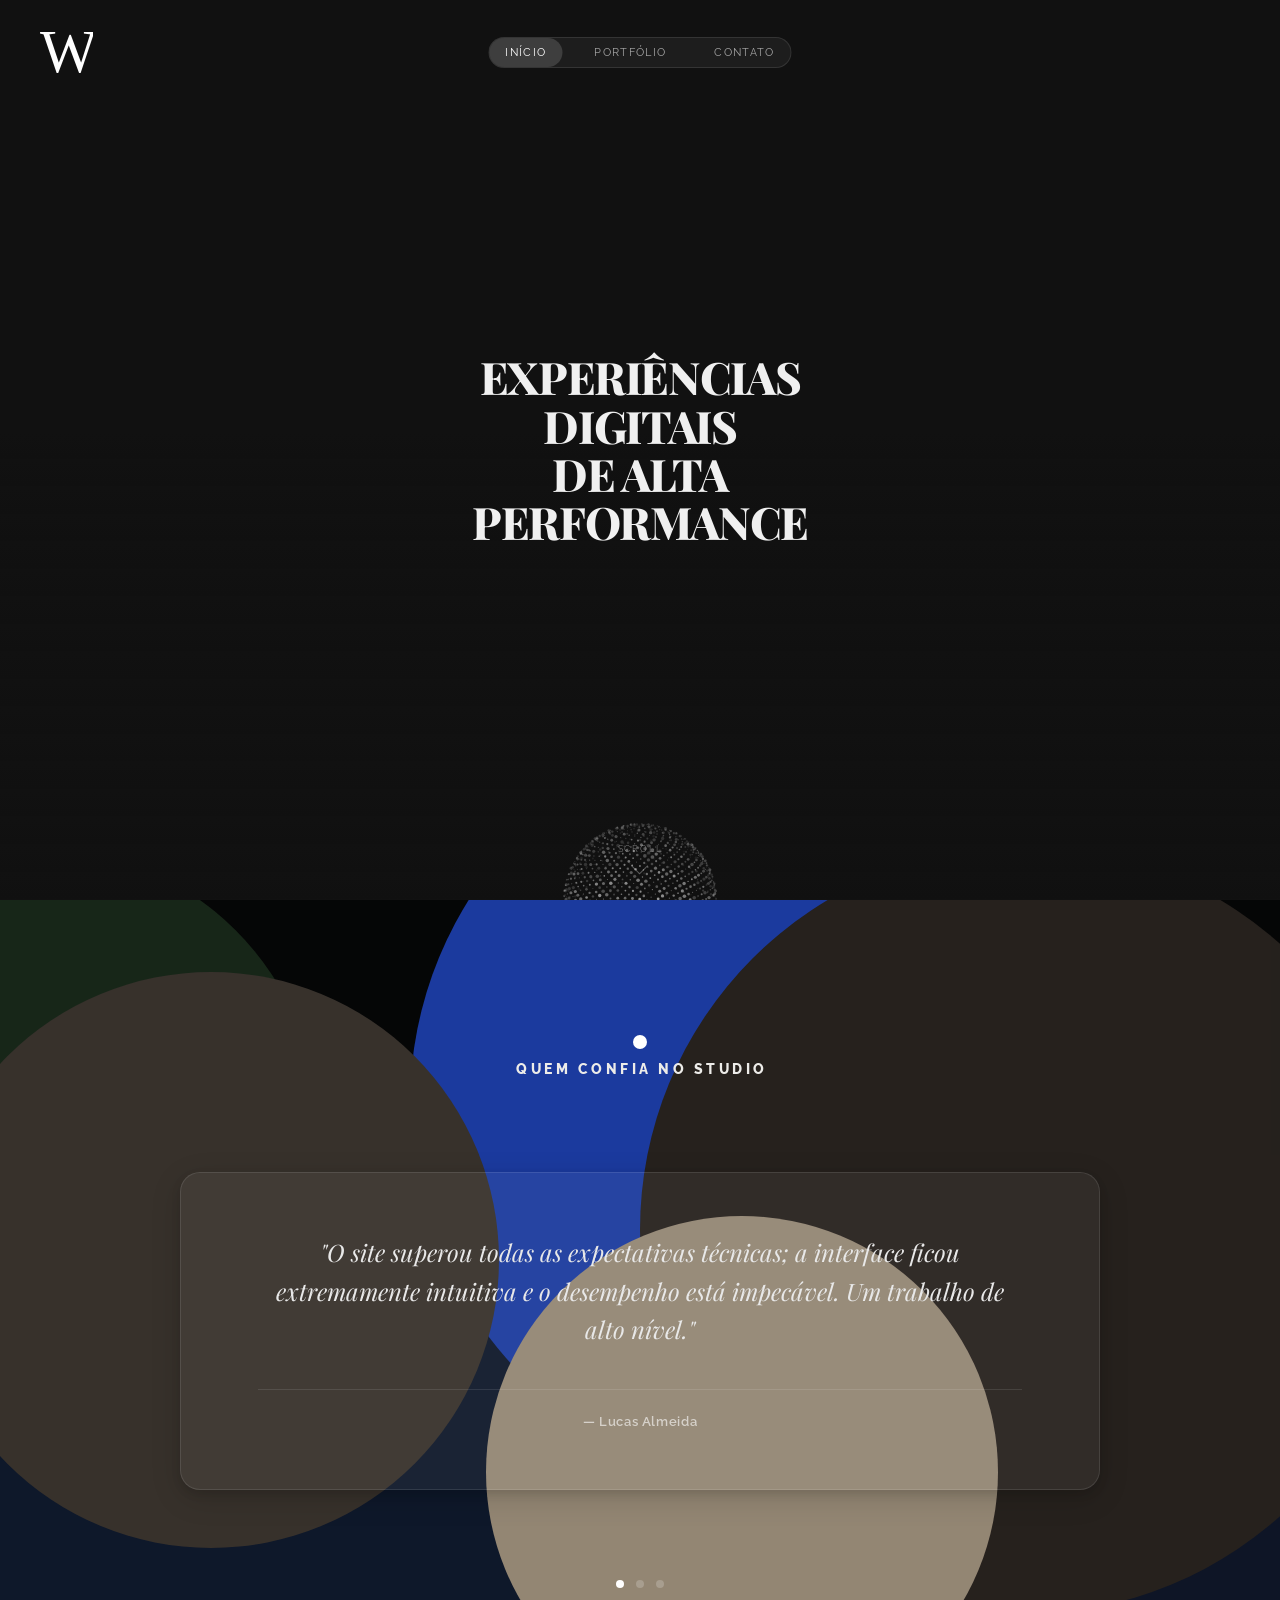
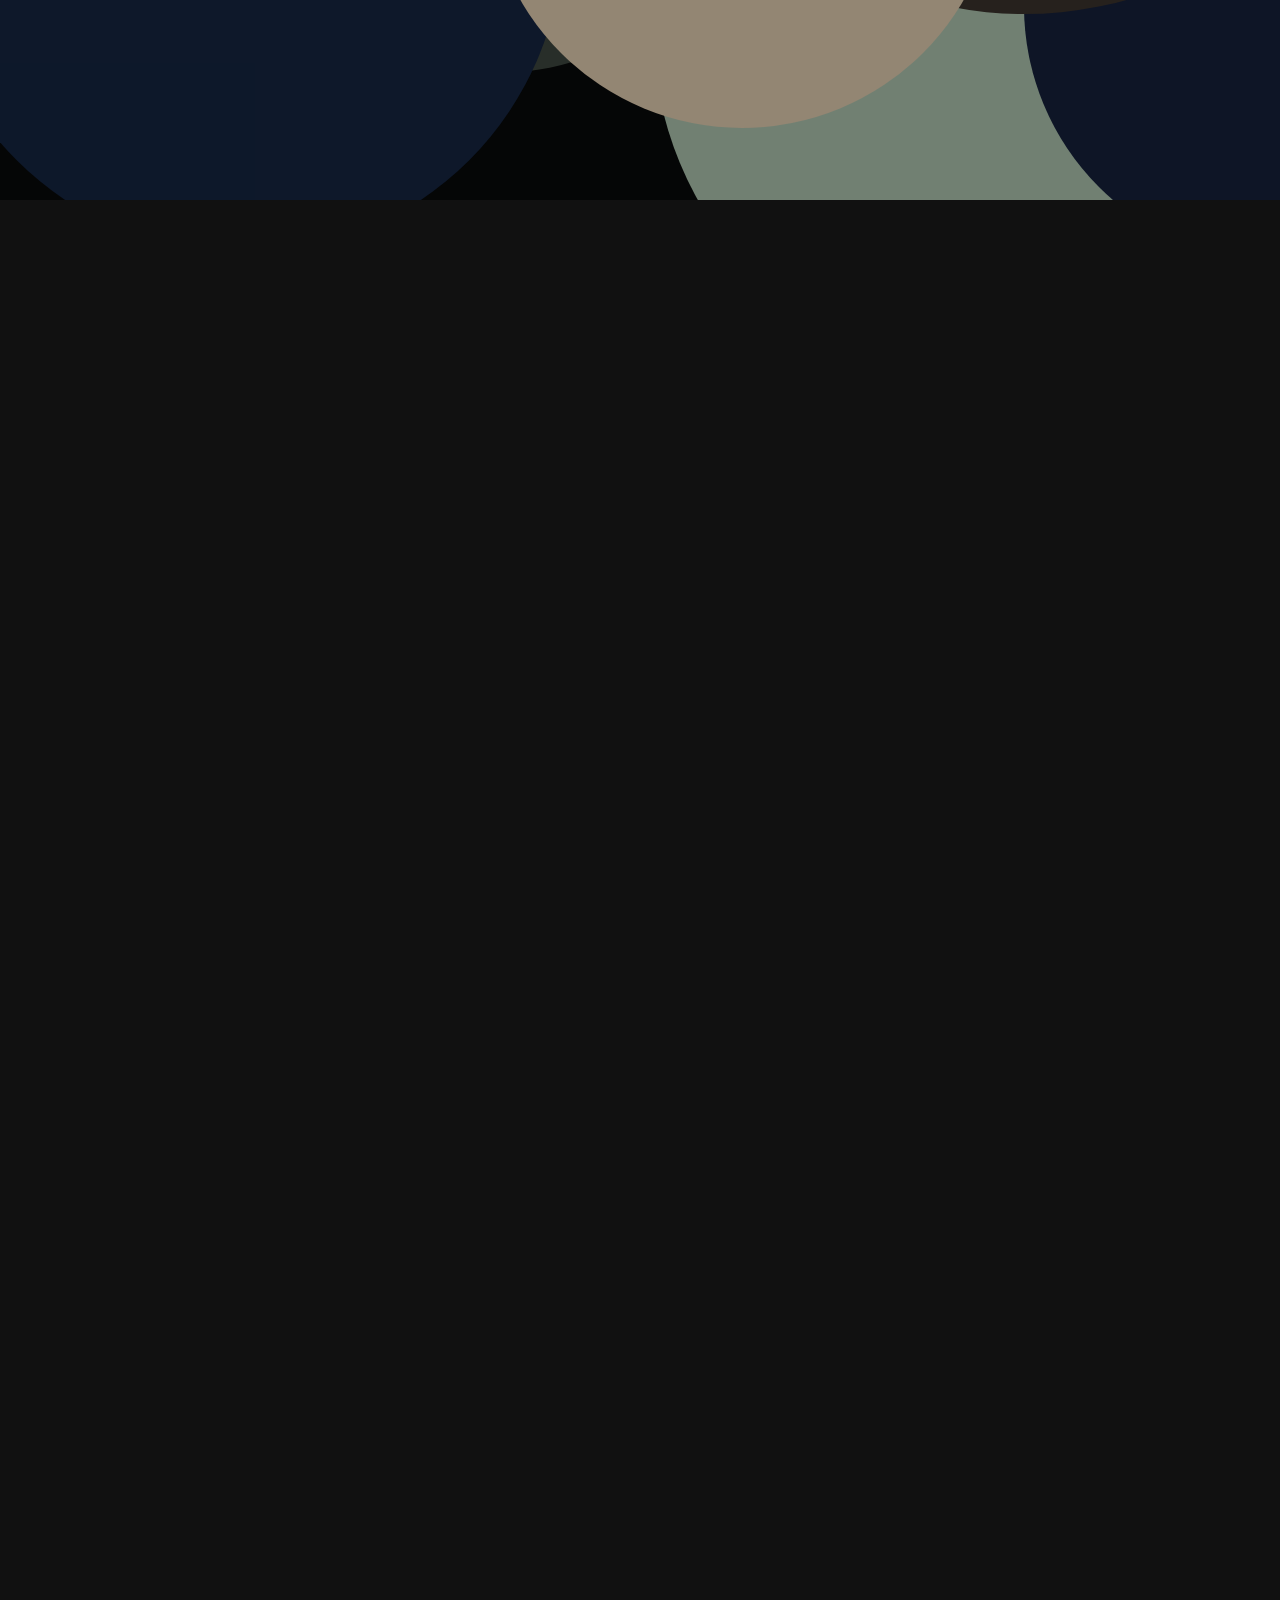
==== commit 8b0bd6d2: "portfolio: links nos thumbnails, titulos e botoes dos cards" ====
--- a/index.html
+++ b/index.html
@@ -274,7 +274,7 @@
 
         <!-- CARD 1 -->
         <article class="pcard">
-          <div class="pcard-thumb">
+          <a href="https://simefvx.github.io/aurelia-arquitetura-demo/" target="_blank" rel="noopener" class="pcard-thumb">
             <video class="pcard-video" preload="auto" muted playsinline
               src="videos_miniatura/2026-03-30 12-51-36.mkv"></video>
             <canvas class="pcard-canvas"></canvas>
@@ -282,26 +282,26 @@
               <svg width="14" height="14" viewBox="0 0 24 24" fill="none" stroke="currentColor" stroke-width="2"><polygon points="5 3 19 12 5 21 5 3"/></svg>
               Passe o mouse para preview
             </div>
-          </div>
+          </a>
           <div class="pcard-info">
             <div class="pcard-tags">
-              <span class="pcard-tag">Branding</span>
-              <span class="pcard-tag">Identidade Visual</span>
-            </div>
-            <h2 class="pcard-title">Identidade Visual Premium</h2>
-            <p class="pcard-desc">Desenvolvimento completo de identidade de marca para empresa do setor de luxo. Criação de logotipo, paleta cromática e sistema visual coerente com o posicionamento estratégico — resultado: aumento de 43% na percepção de valor pela audiência-alvo.</p>
+              <span class="pcard-tag">Web Design</span>
+              <span class="pcard-tag">Alto Padrão</span>
+            </div>
+            <h2 class="pcard-title"><a href="https://simefvx.github.io/aurelia-arquitetura-demo/" target="_blank" rel="noopener">Sites que se Adaptam à Sua Demanda</a></h2>
+            <p class="pcard-desc">Desenvolvimento de site institucional para escritório de arquitetura de alto padrão. Uma presença digital construída para refletir a sofisticação dos projetos — com navegação fluida, galeria imersiva e linguagem visual que comunica excelência antes mesmo do primeiro contato.</p>
             <div class="pcard-meta">
               <span class="pcard-year">2026</span>
               <span class="pcard-divider">·</span>
-              <span class="pcard-scope">Branding &amp; Motion</span>
-            </div>
-            <a href="#" class="pcard-cta">Ver Projeto <span class="pcard-arrow">→</span></a>
+              <span class="pcard-scope">Web Design &amp; Development</span>
+            </div>
+            <a href="https://simefvx.github.io/aurelia-arquitetura-demo/" target="_blank" rel="noopener" class="pcard-cta">Ver Projeto <span class="pcard-arrow">→</span></a>
           </div>
         </article>
 
         <!-- CARD 2 -->
         <article class="pcard">
-          <div class="pcard-thumb">
+          <a href="https://simefvx.github.io/vertex-fintech-demo/" target="_blank" rel="noopener" class="pcard-thumb">
             <video class="pcard-video" preload="auto" muted playsinline
               src="videos_miniatura/2026-03-30 13-40-45.mkv"></video>
             <canvas class="pcard-canvas"></canvas>
@@ -309,26 +309,26 @@
               <svg width="14" height="14" viewBox="0 0 24 24" fill="none" stroke="currentColor" stroke-width="2"><polygon points="5 3 19 12 5 21 5 3"/></svg>
               Passe o mouse para preview
             </div>
-          </div>
+          </a>
           <div class="pcard-info">
             <div class="pcard-tags">
               <span class="pcard-tag">Web Design</span>
               <span class="pcard-tag">Conversão</span>
             </div>
-            <h2 class="pcard-title">Landing Page Imersiva</h2>
+            <h2 class="pcard-title"><a href="https://simefvx.github.io/vertex-fintech-demo/" target="_blank" rel="noopener">Landing Page Imersiva</a></h2>
             <p class="pcard-desc">Ecossistema digital de alta conversão para produto digital no mercado premium. Arquitetura narrativa construída sobre psicologia de vendas, animações customizadas e performance técnica impecável — 68% de taxa de engajamento no primeiro bloco.</p>
             <div class="pcard-meta">
               <span class="pcard-year">2026</span>
               <span class="pcard-divider">·</span>
               <span class="pcard-scope">UX &amp; Development</span>
             </div>
-            <a href="#" class="pcard-cta">Ver Projeto <span class="pcard-arrow">→</span></a>
+            <a href="https://simefvx.github.io/vertex-fintech-demo/" target="_blank" rel="noopener" class="pcard-cta">Ver Projeto <span class="pcard-arrow">→</span></a>
           </div>
         </article>
 
         <!-- CARD 3 -->
         <article class="pcard">
-          <div class="pcard-thumb">
+          <a href="https://simefvx.github.io/uinline-skate-demo/" target="_blank" rel="noopener" class="pcard-thumb">
             <video class="pcard-video" preload="auto" muted playsinline
               src="videos_miniatura/2026-03-30 14-56-45.mkv"></video>
             <canvas class="pcard-canvas"></canvas>
@@ -336,24 +336,27 @@
               <svg width="14" height="14" viewBox="0 0 24 24" fill="none" stroke="currentColor" stroke-width="2"><polygon points="5 3 19 12 5 21 5 3"/></svg>
               Passe o mouse para preview
             </div>
-          </div>
+          </a>
           <div class="pcard-info">
             <div class="pcard-tags">
-              <span class="pcard-tag">Motion</span>
-              <span class="pcard-tag">Campanha</span>
-            </div>
-            <h2 class="pcard-title">Campanha Digital 360°</h2>
-            <p class="pcard-desc">Estratégia visual integrada para lançamento de produto em múltiplos canais digitais. Produção de vídeos-manifesto, assets para redes sociais e peças animadas sincronizadas com a identidade da marca — cobertura total do ciclo de atenção.</p>
+              <span class="pcard-tag">E-commerce</span>
+              <span class="pcard-tag">Conversão</span>
+            </div>
+            <h2 class="pcard-title"><a href="https://simefvx.github.io/uinline-skate-demo/" target="_blank" rel="noopener">E-commerce de Alta Conversão</a></h2>
+            <p class="pcard-desc">Loja online completa para marca de patins urbanos. Experiência de compra projetada para converter — com catálogo dinâmico, filtros intuitivos, checkout otimizado e identidade visual que captura o estilo e a energia da cultura do skate.</p>
             <div class="pcard-meta">
               <span class="pcard-year">2025</span>
               <span class="pcard-divider">·</span>
-              <span class="pcard-scope">Motion &amp; Social</span>
-            </div>
-            <a href="#" class="pcard-cta">Ver Projeto <span class="pcard-arrow">→</span></a>
+              <span class="pcard-scope">E-commerce &amp; UX</span>
+            </div>
+            <a href="https://simefvx.github.io/uinline-skate-demo/" target="_blank" rel="noopener" class="pcard-cta">Ver Projeto <span class="pcard-arrow">→</span></a>
           </div>
         </article>
 
       </div><!-- /portfolio-list -->
+
+      <p class="portfolio-disclaimer">Os projetos exibidos são demonstrações públicas de capacidade técnica e criativa. Por questões de confidencialidade, os entregáveis completos — incluindo arquivos-fonte, estratégias e ativos exclusivos — são disponibilizados apenas aos clientes contratantes.</p>
+
     </div><!-- /portfolio-wrapper -->
   </div>
 
--- a/assets/style.css
+++ b/assets/style.css
@@ -384,6 +384,23 @@
 }
 .pcard-cta:hover .pcard-arrow { transform: translateX(4px); }
 
+.pcard-title a {
+  color: inherit;
+  text-decoration: none;
+}
+.pcard-title a:hover { opacity: 0.8; }
+
+.portfolio-disclaimer {
+  text-align: center;
+  font-size: 11px;
+  letter-spacing: 0.04em;
+  color: rgba(255,255,255,0.25);
+  max-width: 640px;
+  margin: 48px auto 0;
+  line-height: 1.7;
+  padding: 0 24px 64px;
+}
+
 @media (max-width: 720px) {
   .portfolio-wrapper { padding: 100px 20px 60px; }
   .pcard { flex-direction: column; }
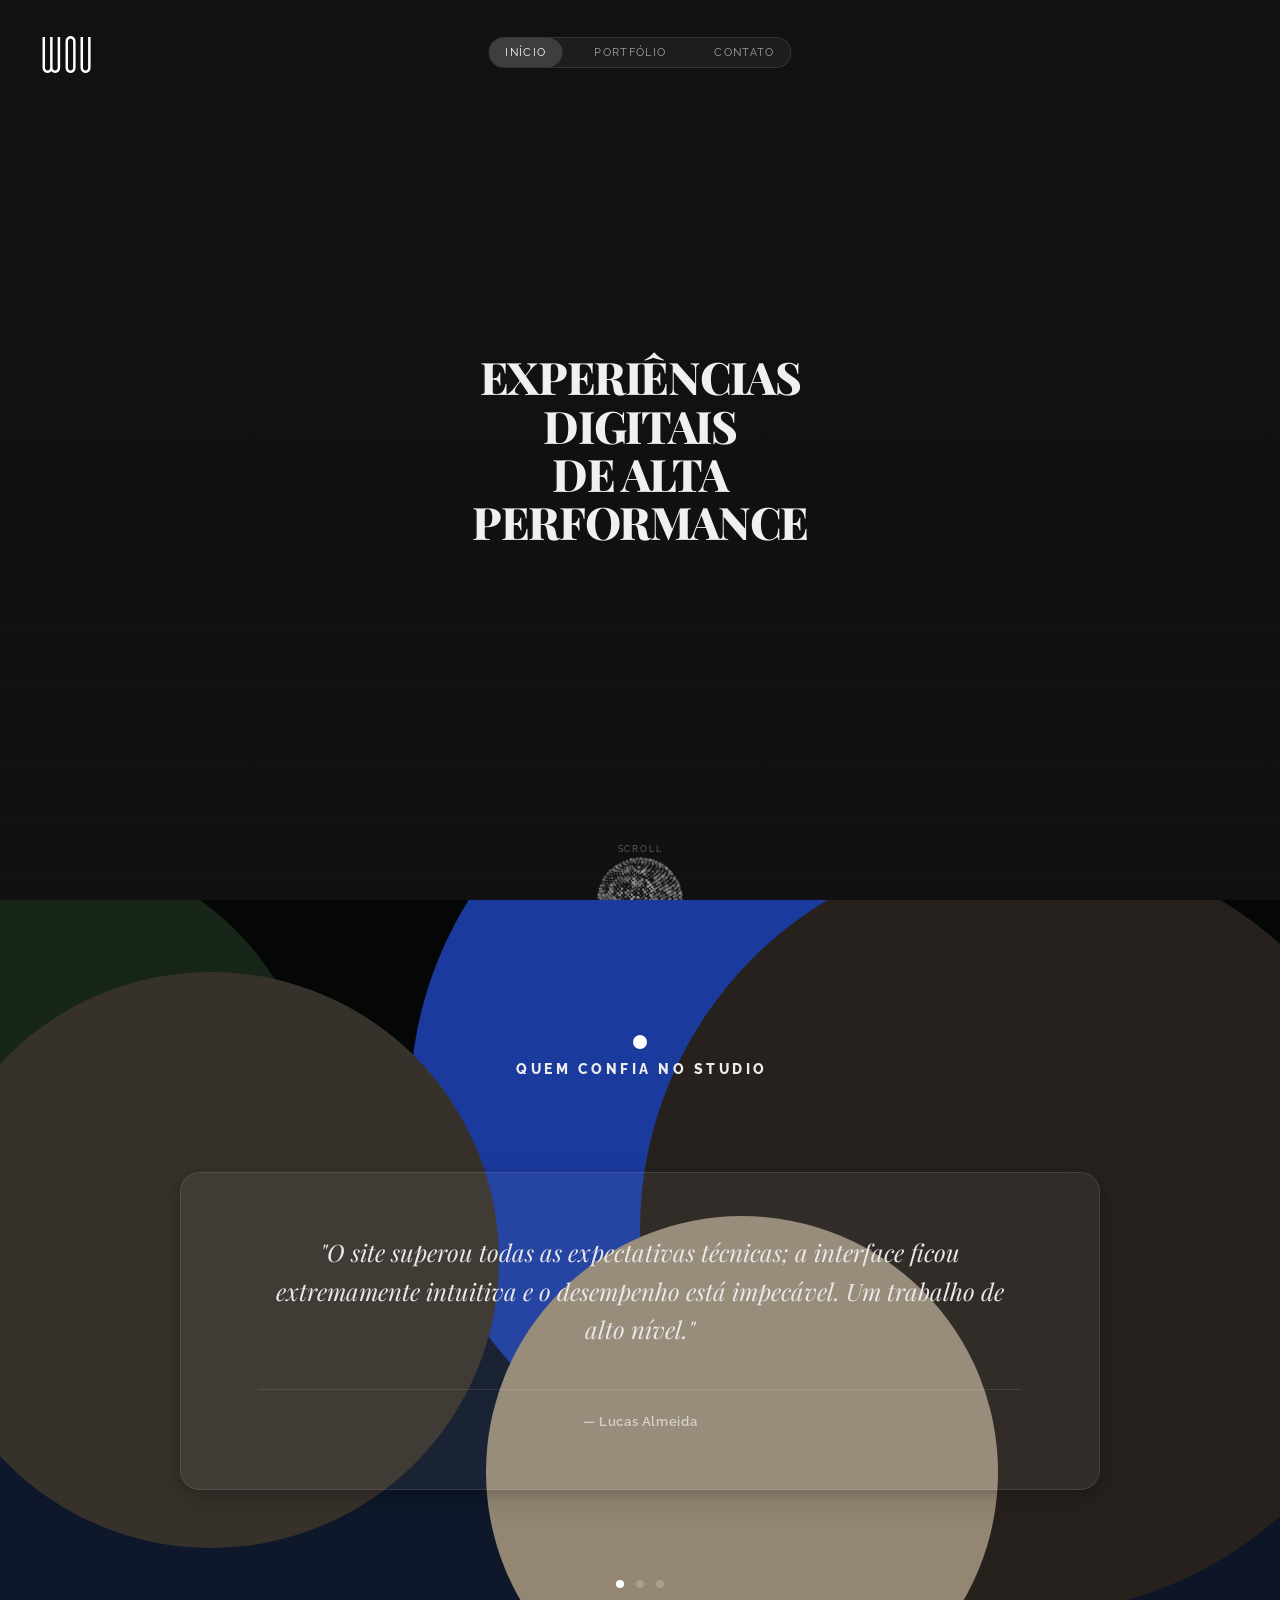
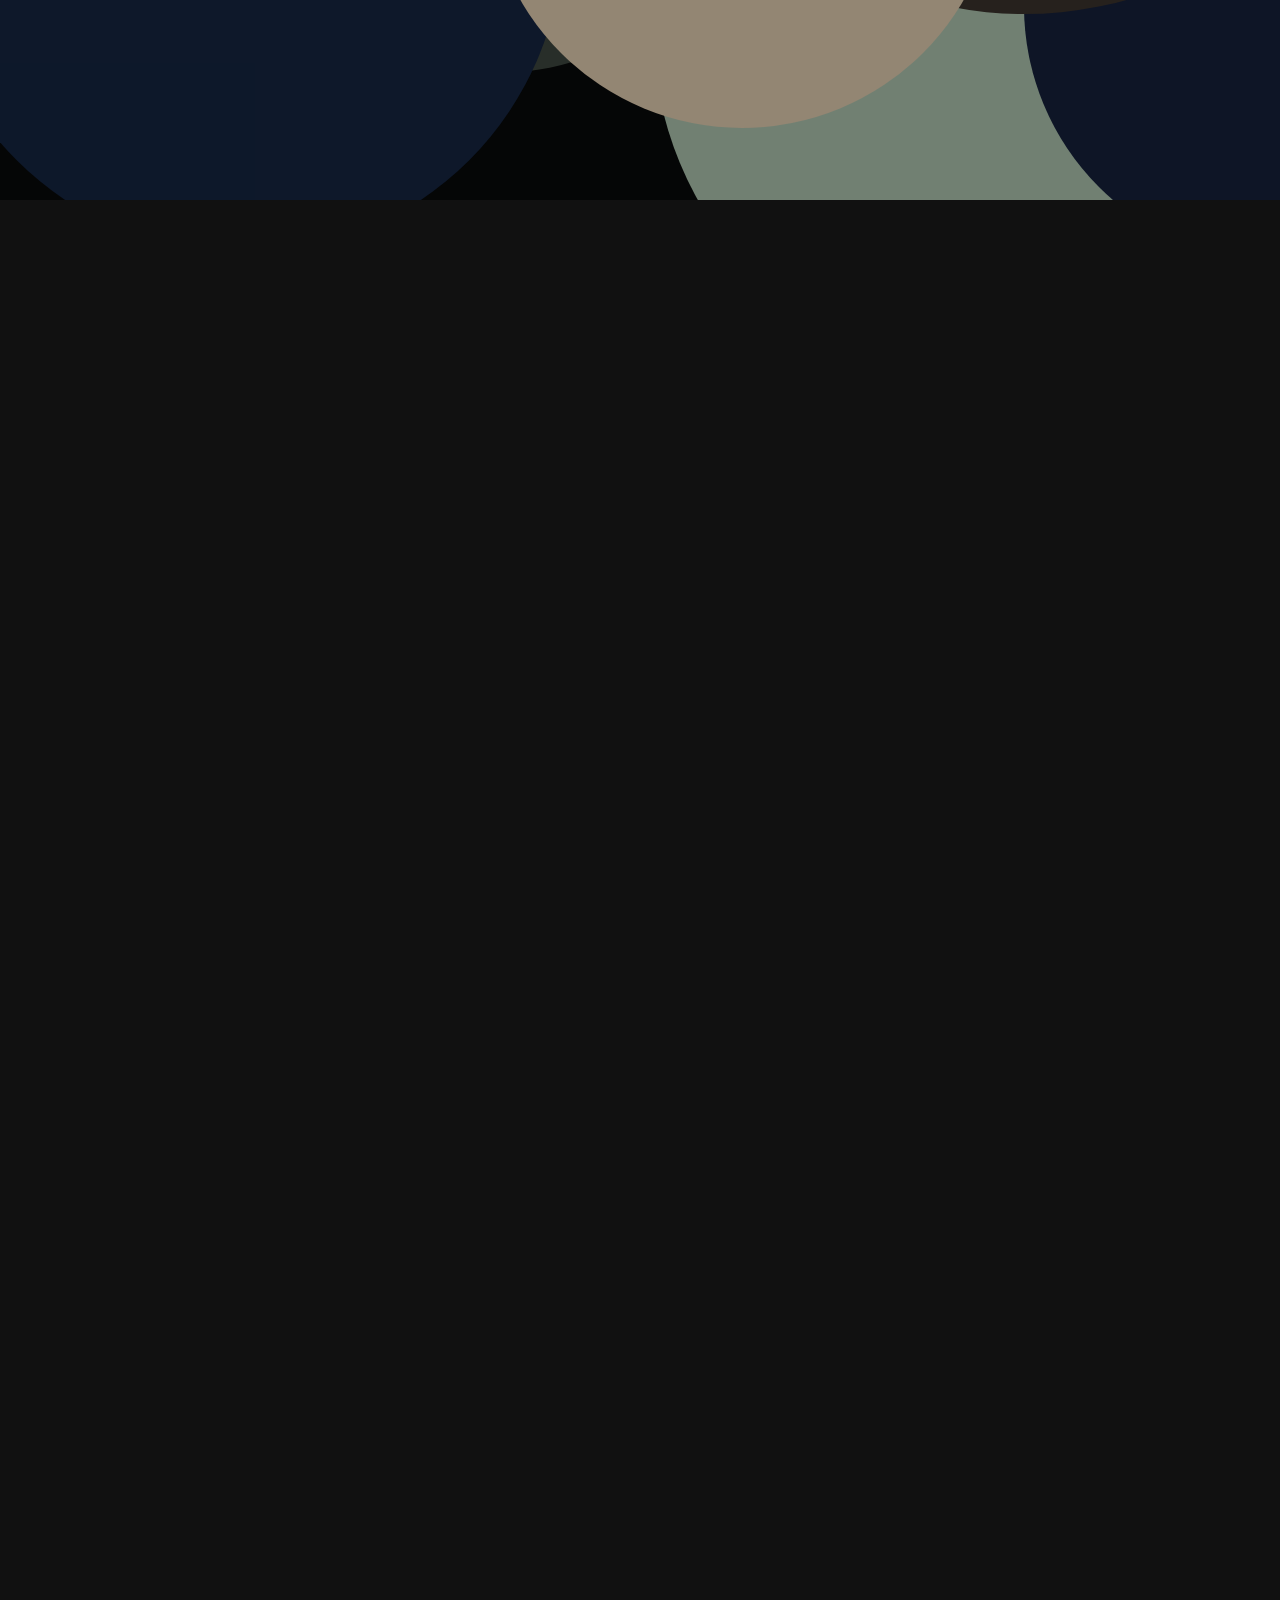
==== commit 190b2b5a: "feat: integrar Formspree no formulario de contato" ====
--- a/index.html
+++ b/index.html
@@ -200,7 +200,7 @@
             <!-- Col 4: Formulário -->
             <div class="footer-col footer-form-col">
               <span class="footer-col-title">Iniciar Projeto</span>
-              <form class="contact-form footer-contact-form" id="footerContactForm" action="https://formspree.io/f/YOUR_FORM_ID" method="POST" novalidate>
+              <form class="contact-form footer-contact-form" id="footerContactForm" action="https://formspree.io/f/meepkbzy" method="POST" novalidate>
                 <div class="form-row">
                   <input type="text"  name="nome"  placeholder="Seu Nome"   required />
                   <input type="email" name="email" placeholder="Seu E-mail" required />
@@ -370,7 +370,7 @@
       <h1 class="contact-title">Vamos construir sua<br>nova presença digital.</h1>
       <p class="contact-sub">Preencha o formulário e entraremos em contato.</p>
 
-      <form class="contact-form" id="contactForm" action="https://formspree.io/f/YOUR_FORM_ID" method="POST" novalidate>
+      <form class="contact-form" id="contactForm" action="https://formspree.io/f/meepkbzy" method="POST" novalidate>
         <div class="form-row">
           <input type="text"  name="nome"     placeholder="Seu Nome"   required />
           <input type="email" name="email"    placeholder="Seu E-mail" required />
--- a/assets/style.css
+++ b/assets/style.css
@@ -385,7 +385,7 @@
 .pcard-cta:hover .pcard-arrow { transform: translateX(4px); }
 
 .pcard-title a {
-  color: inherit;
+  color: #fff;
   text-decoration: none;
 }
 .pcard-title a:hover { opacity: 0.8; }
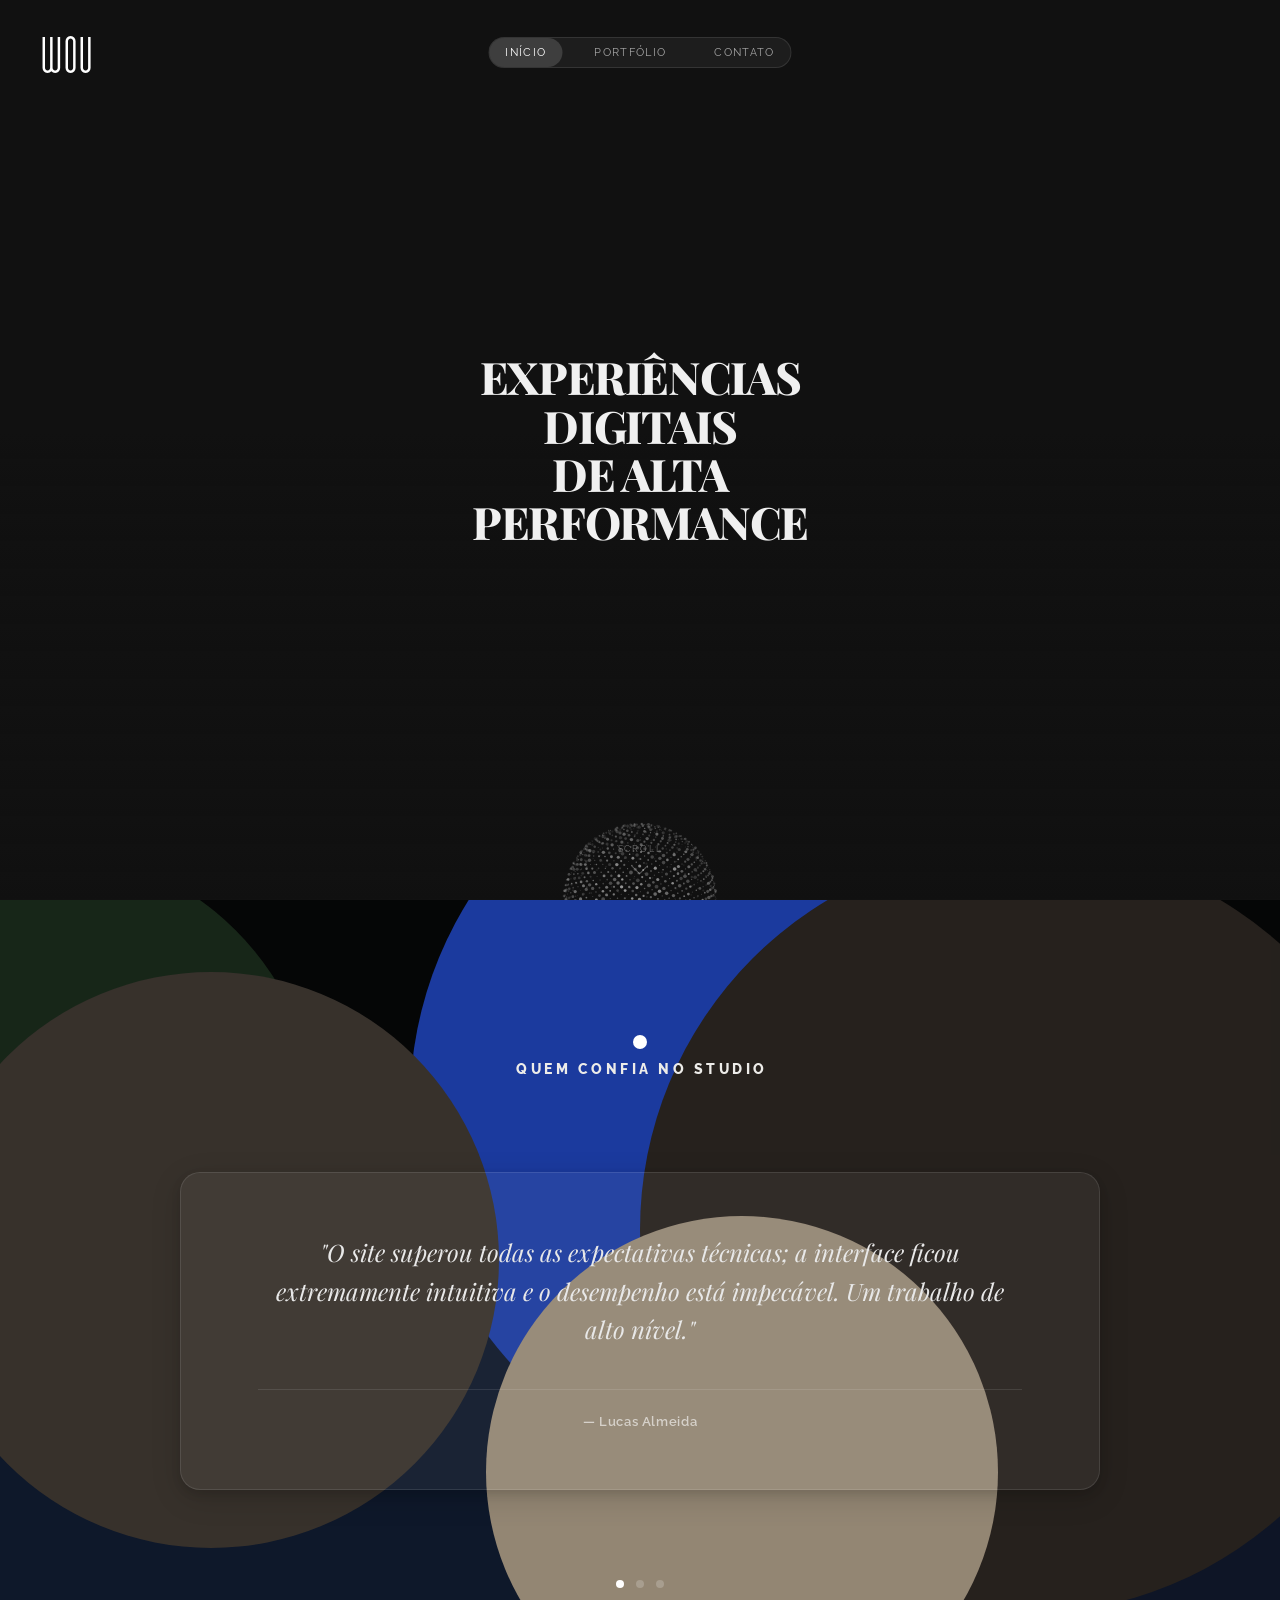
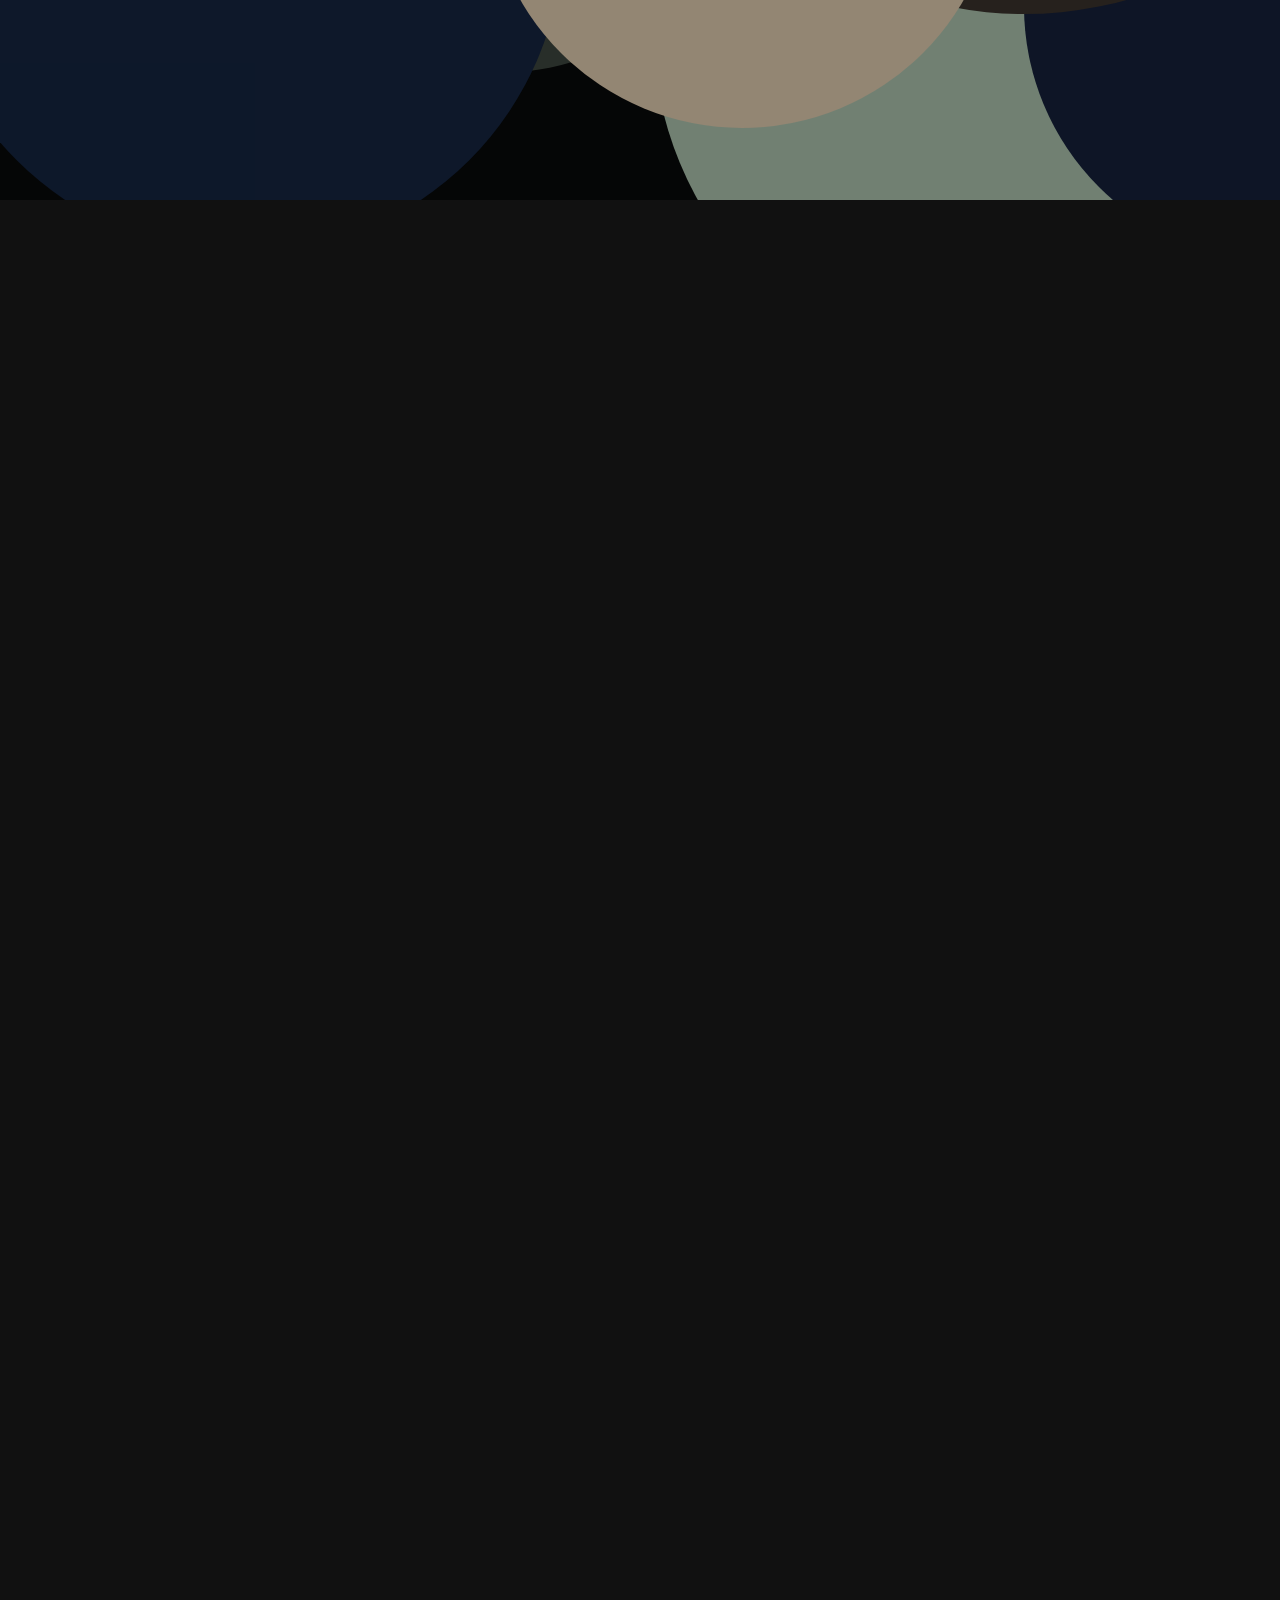
==== commit ebea60fa: "feat: adicionar meta tags Open Graph e imagem de preview" ====
--- a/index.html
+++ b/index.html
@@ -5,7 +5,21 @@
   <meta charset="UTF-8" />
   <meta name="viewport" content="width=device-width, initial-scale=1.0" />
   <meta name="theme-color" content="#111111" />
-  <title>WOU</title>
+  <title>WOU Studio — Design e Tecnologia que Geram Resultado</title>
+  <meta name="description" content="Experiências digitais de alta performance. Criamos sites, landing pages e ecossistemas digitais que convertem." />
+
+  <!-- Open Graph -->
+  <meta property="og:type" content="website" />
+  <meta property="og:url" content="https://wousolutions.com/" />
+  <meta property="og:title" content="WOU Studio — Design e Tecnologia que Geram Resultado" />
+  <meta property="og:description" content="Experiências digitais de alta performance. Criamos sites, landing pages e ecossistemas digitais que convertem." />
+  <meta property="og:image" content="https://wousolutions.com/assets/LOGO/og-image.png" />
+
+  <!-- Twitter/X -->
+  <meta name="twitter:card" content="summary_large_image" />
+  <meta name="twitter:title" content="WOU Studio — Design e Tecnologia que Geram Resultado" />
+  <meta name="twitter:description" content="Experiências digitais de alta performance. Criamos sites, landing pages e ecossistemas digitais que convertem." />
+  <meta name="twitter:image" content="https://wousolutions.com/assets/LOGO/og-image.png" />
   <link rel="icon" type="image/png" href="assets/LOGO/favcom.png" />
   <link rel="stylesheet" href="assets/style.css" />
 </head>
